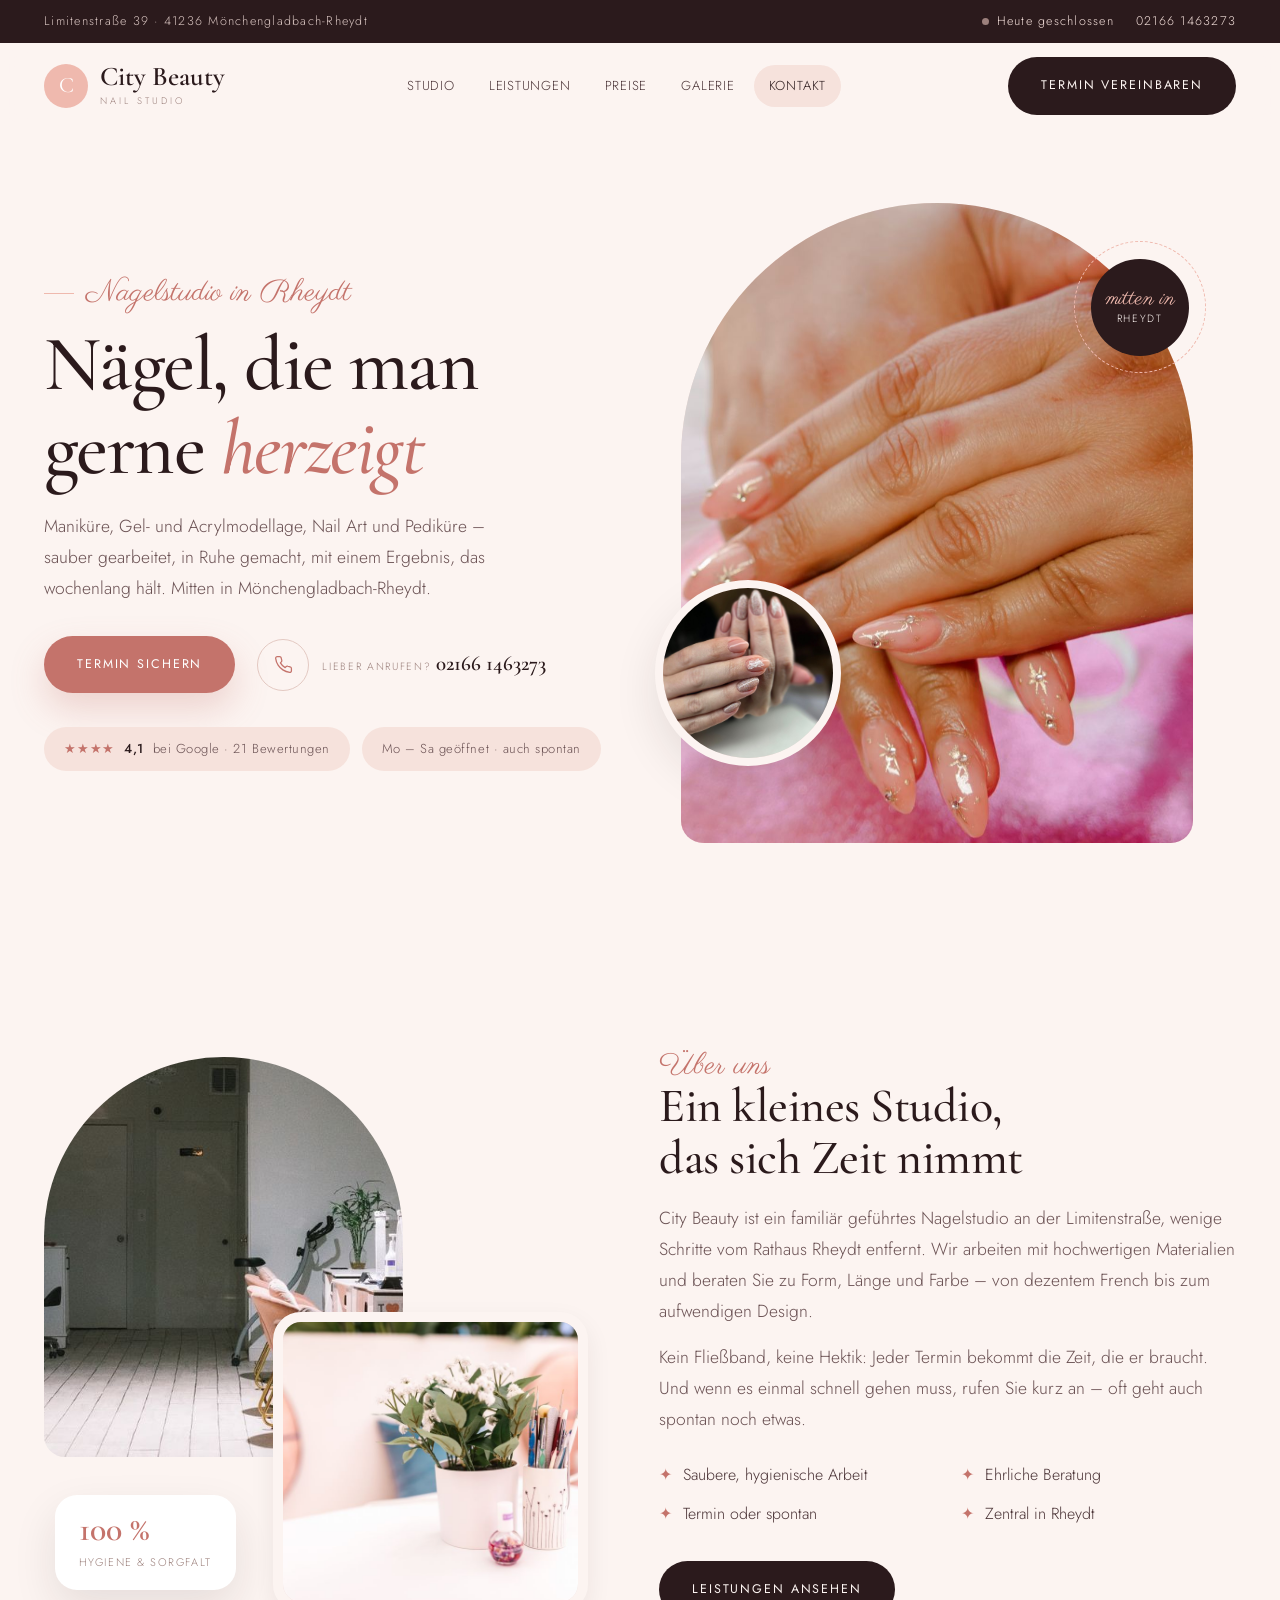
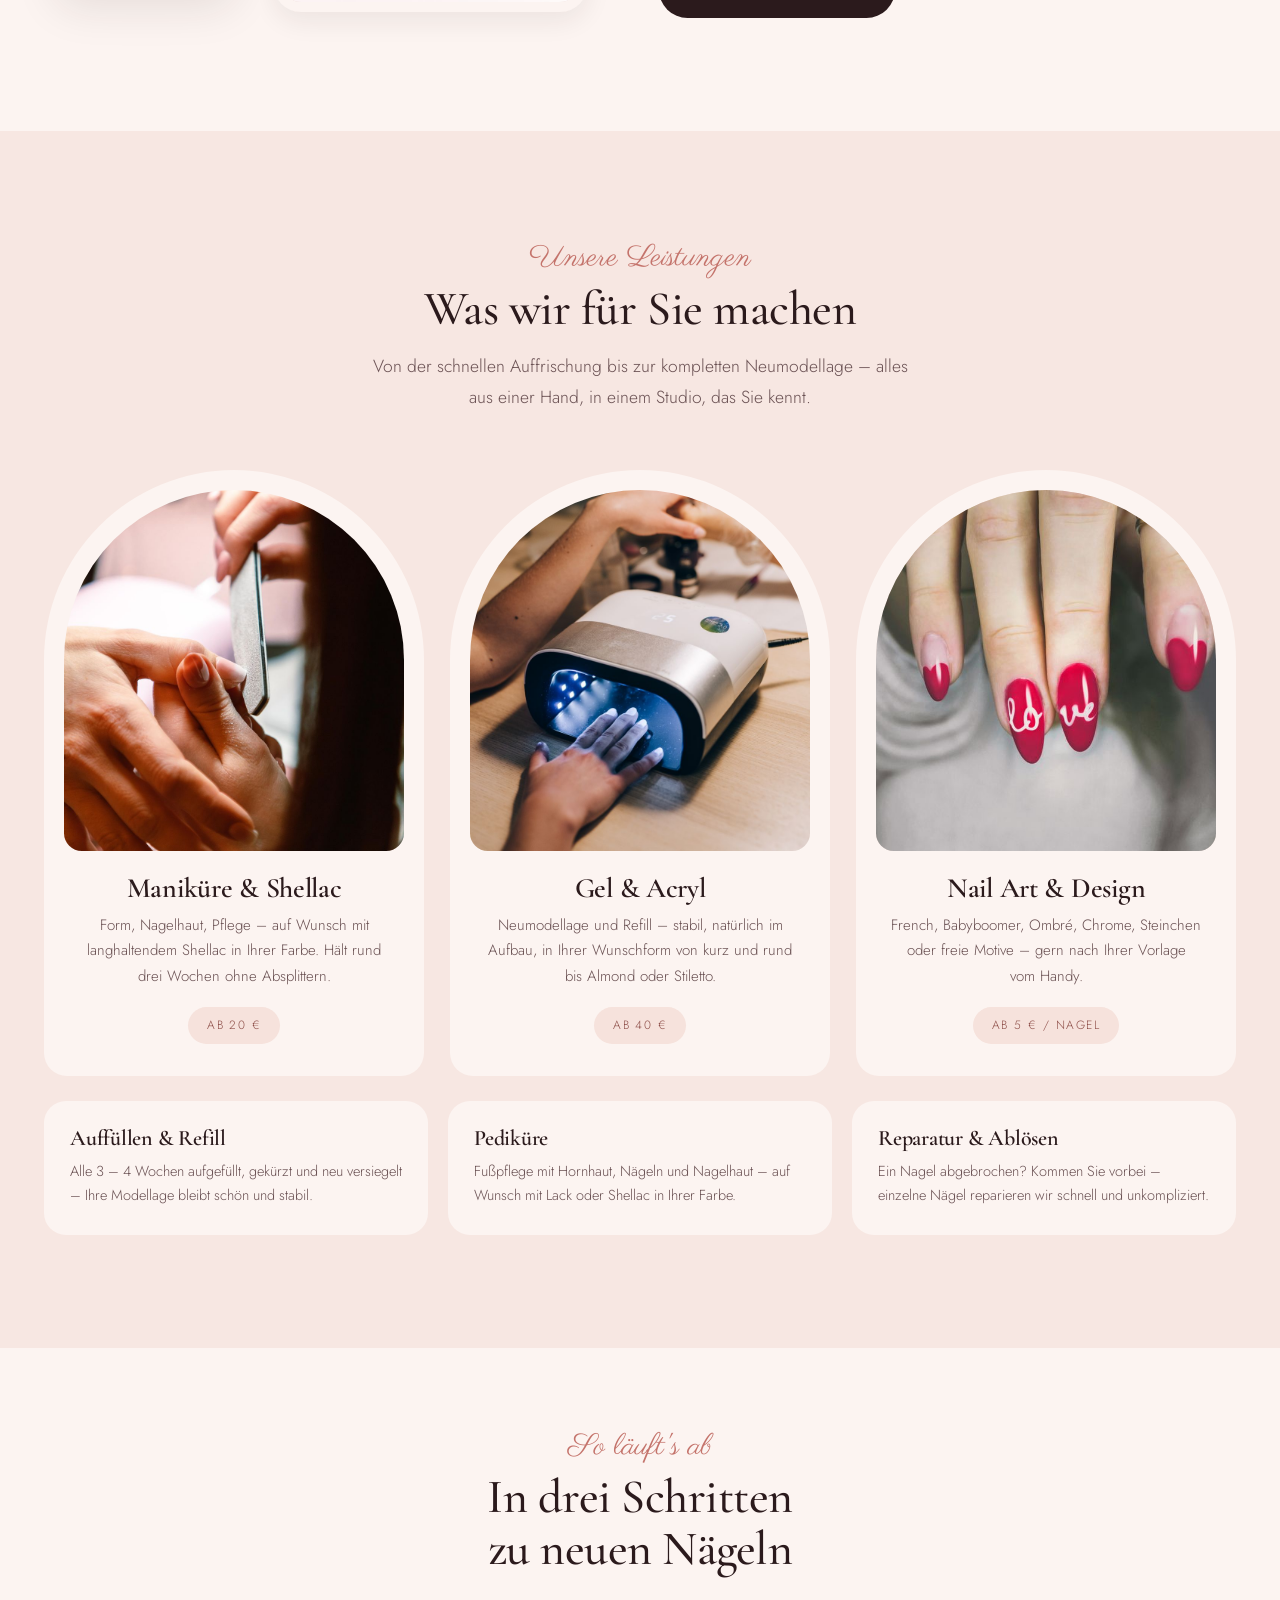
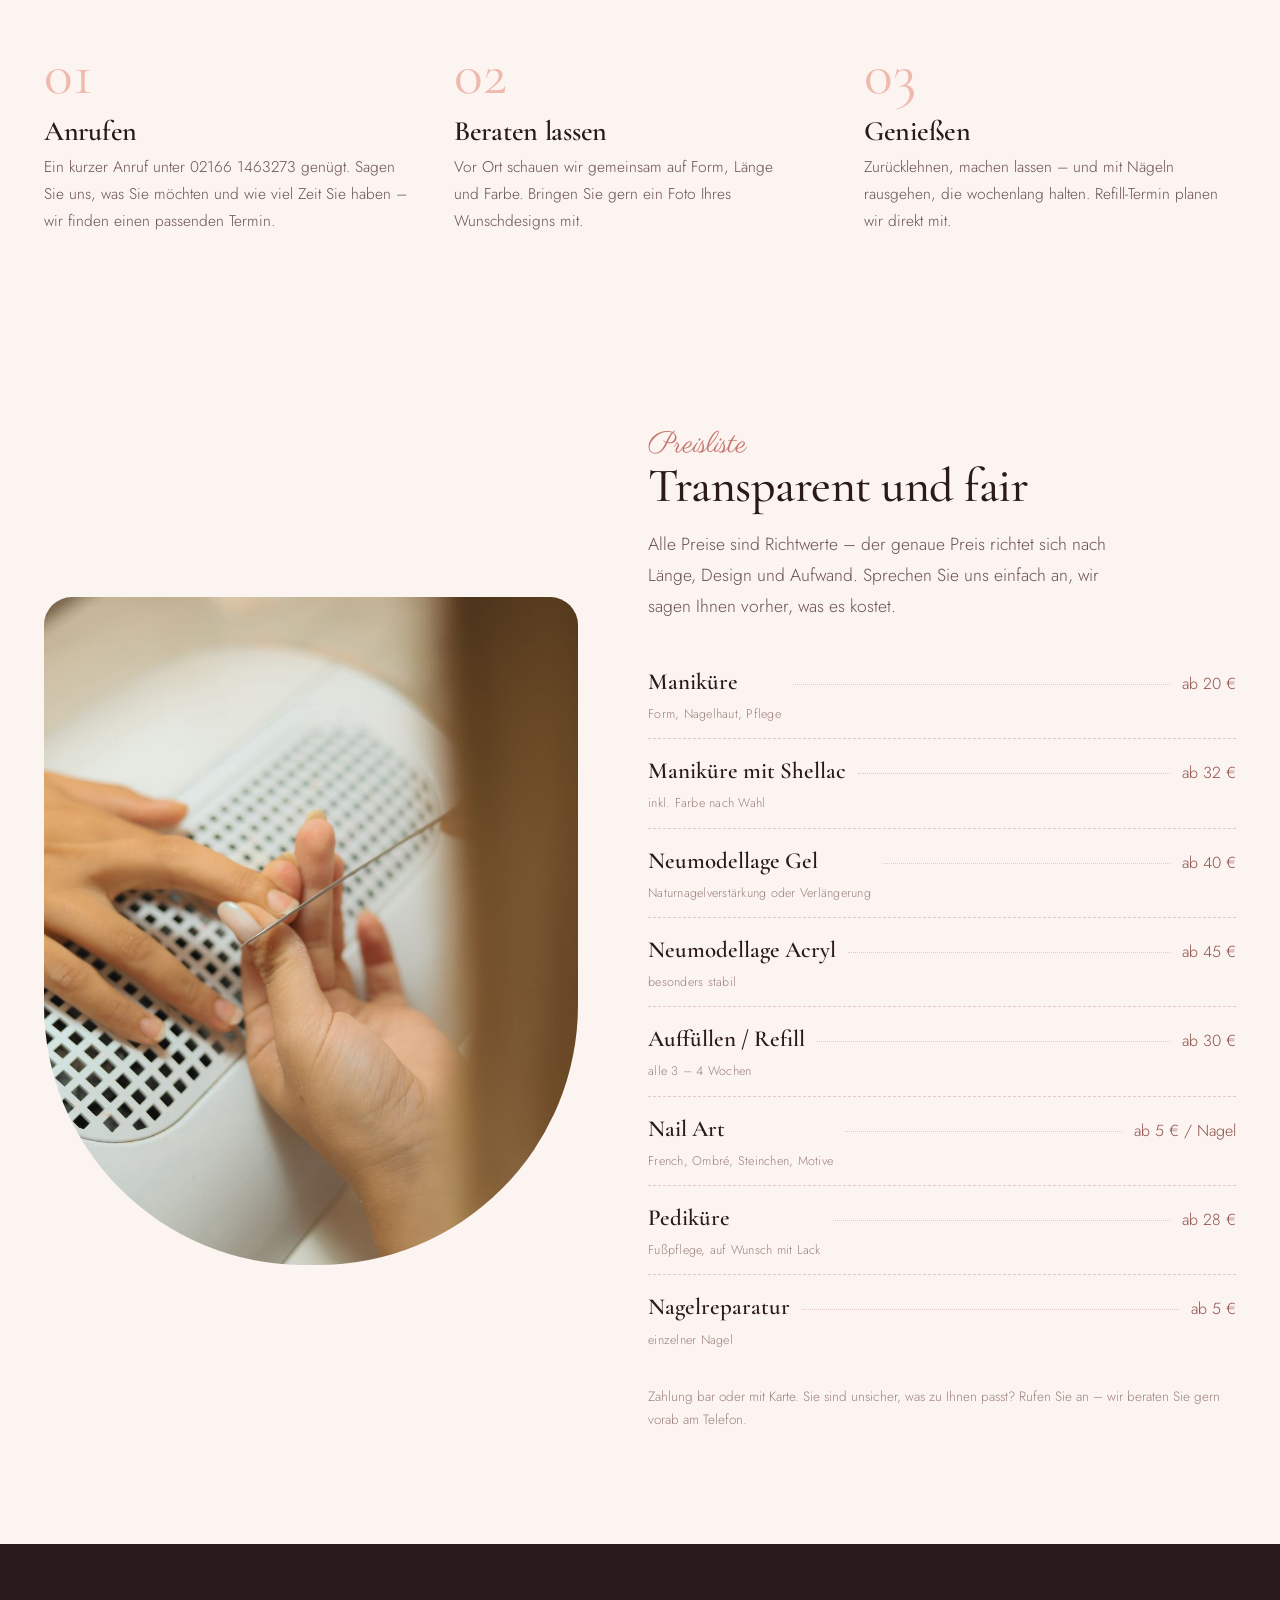
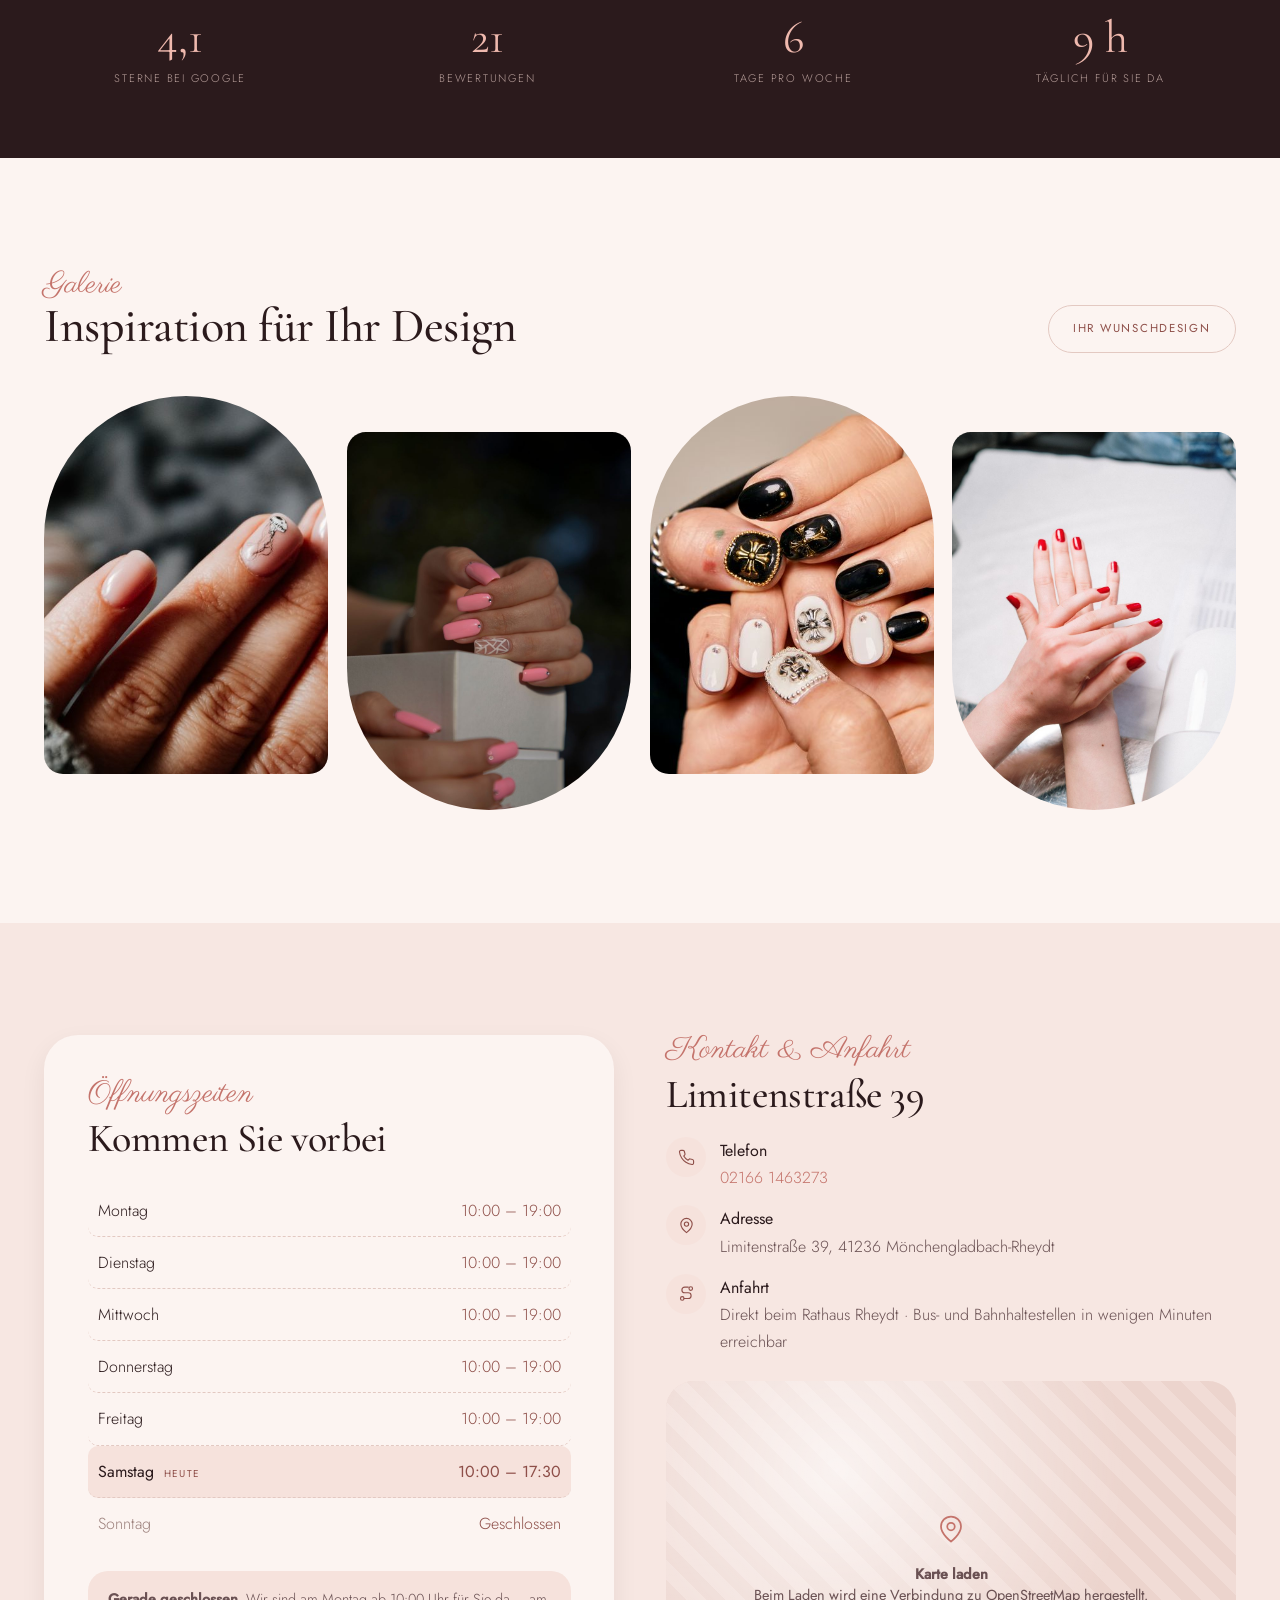
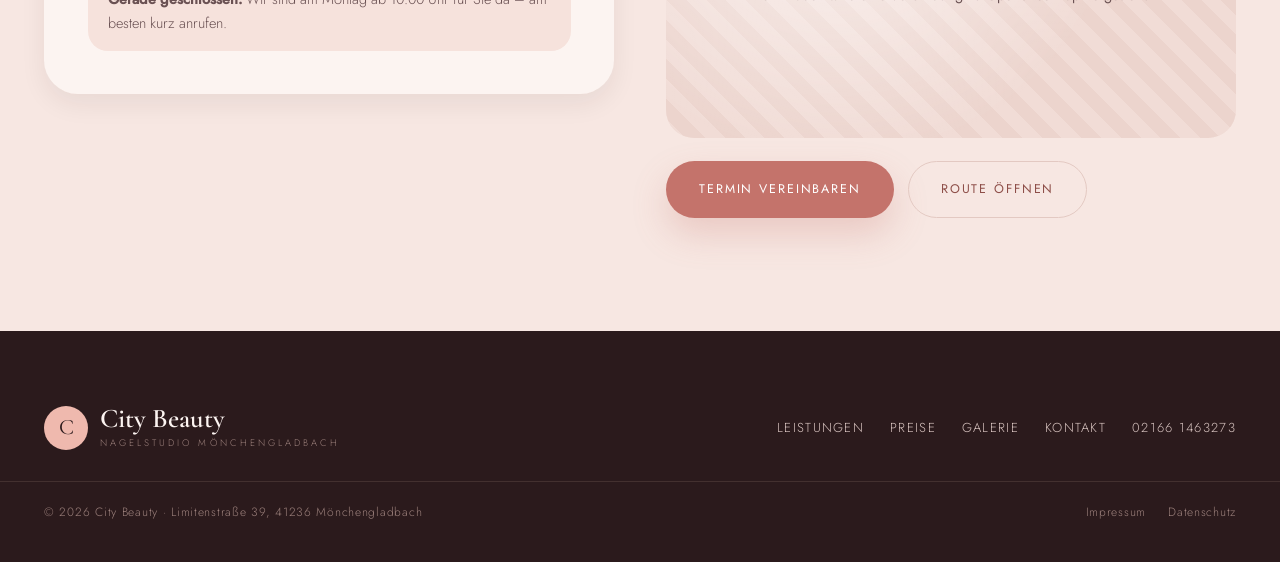
==== index.html @ c4887ddd "City Beauty: statische Website für das Nagelstudio in Rheydt - One-Pager mit Hero, Studio, Leistunge" ====
<!DOCTYPE html>
<html lang="de">
<head>
<meta charset="utf-8">
<meta name="viewport" content="width=device-width, initial-scale=1">
<title>City Beauty · Nagelstudio in Mönchengladbach-Rheydt</title>
<meta name="description" content="City Beauty – Ihr Nagelstudio an der Limitenstraße 39 in Mönchengladbach-Rheydt. Maniküre, Shellac, Gel- und Acrylmodellage, Nail Art und Pediküre. Termin: 02166 1463273.">
<meta name="theme-color" content="#fcf4f1">
<link rel="canonical" href="https://36ilyas.github.io/city-beauty-nagelstudio/">

<meta property="og:type" content="website">
<meta property="og:locale" content="de_DE">
<meta property="og:title" content="City Beauty · Nagelstudio in Mönchengladbach-Rheydt">
<meta property="og:description" content="Maniküre, Shellac, Gel &amp; Acryl, Nail Art und Pediküre – sauber gearbeitet, mitten in Rheydt.">
<meta property="og:image" content="assets/img/hero-1600.jpg">
<meta name="twitter:card" content="summary_large_image">

<link rel="icon" href="assets/img/favicon.svg" type="image/svg+xml">
<link rel="apple-touch-icon" href="assets/img/favicon.svg">

<script>document.documentElement.classList.add('js');</script>
<link rel="stylesheet" href="assets/css/fonts.css">
<link rel="stylesheet" href="assets/css/style.css">

<script type="application/ld+json">
{
  "@context": "https://schema.org",
  "@type": "NailSalon",
  "name": "City Beauty",
  "description": "Nagelstudio in Mönchengladbach-Rheydt: Maniküre, Shellac, Gel- und Acrylmodellage, Nail Art und Pediküre.",
  "image": "https://36ilyas.github.io/city-beauty-nagelstudio/assets/img/hero-1600.jpg",
  "url": "https://36ilyas.github.io/city-beauty-nagelstudio/",
  "telephone": "+49 2166 1463273",
  "priceRange": "€€",
  "address": {
    "@type": "PostalAddress",
    "streetAddress": "Limitenstraße 39",
    "postalCode": "41236",
    "addressLocality": "Mönchengladbach",
    "addressRegion": "NRW",
    "addressCountry": "DE"
  },
  "geo": { "@type": "GeoCoordinates", "latitude": 51.16694, "longitude": 6.44751 },
  "openingHoursSpecification": [
    { "@type": "OpeningHoursSpecification", "dayOfWeek": ["Monday","Tuesday","Wednesday","Thursday","Friday"], "opens": "10:00", "closes": "19:00" },
    { "@type": "OpeningHoursSpecification", "dayOfWeek": "Saturday", "opens": "10:00", "closes": "17:30" }
  ]
}
</script>
</head>
<body>
<a class="skip-link" href="#main">Zum Inhalt springen</a>

<div class="topbar">
  <div class="shell topbar__inner">
    <span class="topbar__left">Limitenstraße 39 · 41236 Mönchengladbach-Rheydt</span>
    <div class="topbar__right">
      <span class="status" id="status-pill"><span class="status__dot"></span><span id="status-text">Öffnungszeiten ansehen</span></span>
      <a href="tel:+4921661463273">02166 1463273</a>
    </div>
  </div>
</div>

<header class="header" id="header">
  <div class="shell header__inner">
    <a class="brand" href="#top" aria-label="City Beauty – zur Startseite">
      <span class="brand__mark" aria-hidden="true">C</span>
      <span>
        <span class="brand__name">City Beauty</span>
        <span class="brand__sub">Nail Studio</span>
      </span>
    </a>

    <nav class="nav" id="nav" aria-label="Hauptnavigation">
      <a href="#studio">Studio</a>
      <a href="#leistungen">Leistungen</a>
      <a href="#preise">Preise</a>
      <a href="#galerie">Galerie</a>
      <a href="#kontakt">Kontakt</a>
    </nav>

    <a class="btn header__cta" href="tel:+4921661463273">Termin vereinbaren</a>

    <button class="burger" id="burger" type="button" aria-expanded="false" aria-controls="mobile-nav" aria-label="Menü öffnen">
      <span></span><span></span><span></span>
    </button>
  </div>
</header>

<div class="mobile-nav" id="mobile-nav">
  <a class="mobile-link" href="#studio">Studio</a>
  <a class="mobile-link" href="#leistungen">Leistungen</a>
  <a class="mobile-link" href="#preise">Preise</a>
  <a class="mobile-link" href="#galerie">Galerie</a>
  <a class="mobile-link" href="#kontakt">Kontakt</a>
  <div class="mobile-nav__foot">
    <a class="btn btn--rose" href="tel:+4921661463273">Jetzt anrufen</a>
    <a class="btn btn--ghost" href="https://www.google.com/maps/search/?api=1&amp;query=Limitenstra%C3%9Fe+39%2C+41236+M%C3%B6nchengladbach" target="_blank" rel="noopener">Route öffnen</a>
  </div>
</div>

<main id="main">
  <span id="top"></span>

  <!-- ============================ HERO ============================ -->
  <section class="shell hero">
    <div>
      <span class="rule script" data-reveal>Nagelstudio in Rheydt</span>
      <h1 class="h1 hero__title" data-reveal style="--reveal-delay:60ms">Nägel, die man<br>gerne <em>herzeigt</em></h1>
      <p class="lead hero__lead" data-reveal style="--reveal-delay:120ms">Maniküre, Gel- und Acrylmodellage, Nail Art und Pediküre – sauber gearbeitet, in Ruhe gemacht, mit einem Ergebnis, das wochenlang hält. Mitten in Mönchengladbach-Rheydt.</p>

      <div class="hero__actions" data-reveal style="--reveal-delay:180ms">
        <a class="btn btn--rose" href="tel:+4921661463273">Termin sichern</a>
        <a class="phone-link" href="tel:+4921661463273">
          <span class="phone-link__icon" aria-hidden="true">
            <svg width="19" height="19" viewBox="0 0 24 24" fill="none" stroke="currentColor" stroke-width="1.6" stroke-linecap="round" stroke-linejoin="round"><path d="M22 16.9v3a2 2 0 0 1-2.2 2 19.8 19.8 0 0 1-8.6-3.1 19.5 19.5 0 0 1-6-6A19.8 19.8 0 0 1 2.1 4.2 2 2 0 0 1 4.1 2h3a2 2 0 0 1 2 1.7c.1 1 .4 1.9.7 2.8a2 2 0 0 1-.5 2.1L8.1 9.9a16 16 0 0 0 6 6l1.3-1.3a2 2 0 0 1 2.1-.4c.9.3 1.8.6 2.8.7a2 2 0 0 1 1.7 2z"/></svg>
          </span>
          <span>
            <span class="phone-link__label">Lieber anrufen?</span>
            <span class="phone-link__num">02166 1463273</span>
          </span>
        </a>
      </div>

      <div class="trust" data-reveal style="--reveal-delay:240ms">
        <span class="chip"><span class="stars" aria-hidden="true">★★★★</span><strong>4,1</strong> bei Google · 21 Bewertungen</span>
        <span class="chip">Mo – Sa geöffnet · auch spontan</span>
      </div>
    </div>

    <div class="hero__art" data-reveal style="--reveal-delay:120ms">
      <div class="hero__frame">
        <img id="hero-img" src="assets/img/hero-900.jpg"
             srcset="assets/img/hero-900.jpg 900w, assets/img/hero-1600.jpg 1600w"
             sizes="(max-width: 980px) 92vw, 44vw"
             width="900" height="1200" fetchpriority="high" decoding="async"
             alt="Gepflegte Hände mit frisch gemachter Maniküre">
      </div>
      <div class="hero__bubble">
        <img src="assets/img/hero-detail-900.jpg" width="400" height="400" loading="lazy" decoding="async" alt="Detailaufnahme eines Nageldesigns in Nude mit Glitzer">
      </div>
      <div class="badge" aria-hidden="true">
        <div class="badge__ring"></div>
        <div class="badge__core">
          <span class="script">mitten in</span>
          <span>Rheydt</span>
        </div>
      </div>
    </div>
  </section>

  <!-- ============================ STUDIO ============================ -->
  <section class="section shell" id="studio">
    <div class="split">
      <div class="collage" data-reveal>
        <div class="collage__a">
          <img src="assets/img/studio-1-900.jpg"
               srcset="assets/img/studio-1-900.jpg 900w, assets/img/studio-1-1600.jpg 1600w"
               sizes="(max-width: 980px) 62vw, 30vw"
               width="900" height="1200" loading="lazy" decoding="async"
               alt="Heller, ruhiger Studioraum mit Arbeitsplätzen">
        </div>
        <div class="collage__b">
          <img src="assets/img/studio-2-900.jpg"
               srcset="assets/img/studio-2-900.jpg 900w, assets/img/studio-2-1600.jpg 1600w"
               sizes="(max-width: 980px) 54vw, 26vw"
               width="900" height="600" loading="lazy" decoding="async"
               alt="Arbeitsplatz mit Pinseln und Pflegeprodukten">
        </div>
        <div class="stat-card">
          <div class="stat-card__num">100 %</div>
          <div class="stat-card__label">Hygiene &amp; Sorgfalt</div>
        </div>
      </div>

      <div>
        <span class="script" data-reveal>Über uns</span>
        <h2 class="h2" data-reveal style="--reveal-delay:60ms">Ein kleines Studio,<br>das sich Zeit nimmt</h2>
        <p class="lead" style="margin-top:18px" data-reveal>City Beauty ist ein familiär geführtes Nagelstudio an der Limitenstraße, wenige Schritte vom Rathaus Rheydt entfernt. Wir arbeiten mit hochwertigen Materialien und beraten Sie zu Form, Länge und Farbe – von dezentem French bis zum aufwendigen Design.</p>
        <p class="lead" style="margin-top:14px" data-reveal>Kein Fließband, keine Hektik: Jeder Termin bekommt die Zeit, die er braucht. Und wenn es einmal schnell gehen muss, rufen Sie kurz an – oft geht auch spontan noch etwas.</p>

        <ul class="ticklist" data-reveal>
          <li>Saubere, hygienische Arbeit</li>
          <li>Ehrliche Beratung</li>
          <li>Termin oder spontan</li>
          <li>Zentral in Rheydt</li>
        </ul>

        <a class="btn" href="#leistungen" data-reveal>Leistungen ansehen</a>
      </div>
    </div>
  </section>

  <!-- ============================ LEISTUNGEN ============================ -->
  <section class="section section-blush" id="leistungen">
    <div class="shell">
      <div class="section-head">
        <span class="script" data-reveal>Unsere Leistungen</span>
        <h2 class="h2" data-reveal style="--reveal-delay:60ms">Was wir für Sie machen</h2>
        <p class="lead" data-reveal style="--reveal-delay:100ms">Von der schnellen Auffrischung bis zur kompletten Neumodellage – alles aus einer Hand, in einem Studio, das Sie kennt.</p>
      </div>

      <div class="cards">
        <article class="card" data-reveal>
          <div class="card__media">
            <img src="assets/img/service-manikuere-900.jpg"
                 srcset="assets/img/service-manikuere-900.jpg 900w, assets/img/service-manikuere-1600.jpg 1600w"
                 sizes="(max-width: 980px) 90vw, 30vw"
                 width="900" height="950" loading="lazy" decoding="async"
                 alt="Maniküre: Nägel werden in Form gefeilt">
          </div>
          <div class="card__body">
            <h3 class="h3">Maniküre &amp; Shellac</h3>
            <p>Form, Nagelhaut, Pflege – auf Wunsch mit langhaltendem Shellac in Ihrer Farbe. Hält rund drei Wochen ohne Absplittern.</p>
            <span class="tag">ab 20 €</span>
          </div>
        </article>

        <article class="card" data-reveal style="--reveal-delay:100ms">
          <div class="card__media">
            <img src="assets/img/service-gel-900.jpg"
                 srcset="assets/img/service-gel-900.jpg 900w, assets/img/service-gel-1600.jpg 1600w"
                 sizes="(max-width: 980px) 90vw, 30vw"
                 width="900" height="950" loading="lazy" decoding="async"
                 alt="Gelmodellage wird unter der UV-Lampe ausgehärtet">
          </div>
          <div class="card__body">
            <h3 class="h3">Gel &amp; Acryl</h3>
            <p>Neumodellage und Refill – stabil, natürlich im Aufbau, in Ihrer Wunschform von kurz und rund bis Almond oder Stiletto.</p>
            <span class="tag">ab 40 €</span>
          </div>
        </article>

        <article class="card" data-reveal style="--reveal-delay:200ms">
          <div class="card__media">
            <img src="assets/img/service-nailart-900.jpg"
                 srcset="assets/img/service-nailart-900.jpg 900w, assets/img/service-nailart-1600.jpg 1600w"
                 sizes="(max-width: 980px) 90vw, 30vw"
                 width="900" height="950" loading="lazy" decoding="async"
                 alt="Nägel mit farbigem Nail-Art-Design">
          </div>
          <div class="card__body">
            <h3 class="h3">Nail Art &amp; Design</h3>
            <p>French, Babyboomer, Ombré, Chrome, Steinchen oder freie Motive – gern nach Ihrer Vorlage vom Handy.</p>
            <span class="tag">ab 5 € / Nagel</span>
          </div>
        </article>
      </div>

      <div class="mini-cards">
        <article class="mini-card" data-reveal>
          <h4>Auffüllen &amp; Refill</h4>
          <p>Alle 3 – 4 Wochen aufgefüllt, gekürzt und neu versiegelt – Ihre Modellage bleibt schön und stabil.</p>
        </article>
        <article class="mini-card" data-reveal style="--reveal-delay:100ms">
          <h4>Pediküre</h4>
          <p>Fußpflege mit Hornhaut, Nägeln und Nagelhaut – auf Wunsch mit Lack oder Shellac in Ihrer Farbe.</p>
        </article>
        <article class="mini-card" data-reveal style="--reveal-delay:200ms">
          <h4>Reparatur &amp; Ablösen</h4>
          <p>Ein Nagel abgebrochen? Kommen Sie vorbei – einzelne Nägel reparieren wir schnell und unkompliziert.</p>
        </article>
      </div>
    </div>
  </section>

  <!-- ============================ ABLAUF ============================ -->
  <section class="section--tight section shell" aria-labelledby="ablauf-title">
    <div class="section-head">
      <span class="script" data-reveal>So läuft's ab</span>
      <h2 class="h2" id="ablauf-title" data-reveal style="--reveal-delay:60ms">In drei Schritten zu neuen Nägeln</h2>
    </div>
    <div class="steps">
      <div class="step" data-reveal>
        <span class="step__num">01</span>
        <h3 class="h3">Anrufen</h3>
        <p>Ein kurzer Anruf unter 02166 1463273 genügt. Sagen Sie uns, was Sie möchten und wie viel Zeit Sie haben – wir finden einen passenden Termin.</p>
      </div>
      <div class="step" data-reveal style="--reveal-delay:100ms">
        <span class="step__num">02</span>
        <h3 class="h3">Beraten lassen</h3>
        <p>Vor Ort schauen wir gemeinsam auf Form, Länge und Farbe. Bringen Sie gern ein Foto Ihres Wunschdesigns mit.</p>
      </div>
      <div class="step" data-reveal style="--reveal-delay:200ms">
        <span class="step__num">03</span>
        <h3 class="h3">Genießen</h3>
        <p>Zurücklehnen, machen lassen – und mit Nägeln rausgehen, die wochenlang halten. Refill-Termin planen wir direkt mit.</p>
      </div>
    </div>
  </section>

  <!-- ============================ PREISE ============================ -->
  <section class="section shell" id="preise">
    <div class="split split--reverse">
      <div class="frame-tall" data-reveal>
        <img src="assets/img/preise-900.jpg"
             srcset="assets/img/preise-900.jpg 900w, assets/img/preise-1600.jpg 1600w"
             sizes="(max-width: 980px) 92vw, 40vw"
             width="900" height="1125" loading="lazy" decoding="async"
             alt="Behandlung im Studio: Nägel werden bearbeitet">
      </div>

      <div>
        <span class="script" data-reveal>Preisliste</span>
        <h2 class="h2" data-reveal style="--reveal-delay:60ms">Transparent und fair</h2>
        <p class="lead" style="margin:16px 0 28px;max-width:46ch" data-reveal>Alle Preise sind Richtwerte – der genaue Preis richtet sich nach Länge, Design und Aufwand. Sprechen Sie uns einfach an, wir sagen Ihnen vorher, was es kostet.</p>

        <div class="pricelist" data-reveal>
          <div class="price-row">
            <span class="price-row__name">Maniküre<small>Form, Nagelhaut, Pflege</small></span>
            <span class="price-row__dots"></span>
            <span class="price-row__value">ab 20 €</span>
          </div>
          <div class="price-row">
            <span class="price-row__name">Maniküre mit Shellac<small>inkl. Farbe nach Wahl</small></span>
            <span class="price-row__dots"></span>
            <span class="price-row__value">ab 32 €</span>
          </div>
          <div class="price-row">
            <span class="price-row__name">Neumodellage Gel<small>Naturnagelverstärkung oder Verlängerung</small></span>
            <span class="price-row__dots"></span>
            <span class="price-row__value">ab 40 €</span>
          </div>
          <div class="price-row">
            <span class="price-row__name">Neumodellage Acryl<small>besonders stabil</small></span>
            <span class="price-row__dots"></span>
            <span class="price-row__value">ab 45 €</span>
          </div>
          <div class="price-row">
            <span class="price-row__name">Auffüllen / Refill<small>alle 3 – 4 Wochen</small></span>
            <span class="price-row__dots"></span>
            <span class="price-row__value">ab 30 €</span>
          </div>
          <div class="price-row">
            <span class="price-row__name">Nail Art<small>French, Ombré, Steinchen, Motive</small></span>
            <span class="price-row__dots"></span>
            <span class="price-row__value">ab 5 € / Nagel</span>
          </div>
          <div class="price-row">
            <span class="price-row__name">Pediküre<small>Fußpflege, auf Wunsch mit Lack</small></span>
            <span class="price-row__dots"></span>
            <span class="price-row__value">ab 28 €</span>
          </div>
          <div class="price-row">
            <span class="price-row__name">Nagelreparatur<small>einzelner Nagel</small></span>
            <span class="price-row__dots"></span>
            <span class="price-row__value">ab 5 €</span>
          </div>
        </div>

        <p class="price-note" data-reveal>Zahlung bar oder mit Karte. Sie sind unsicher, was zu Ihnen passt? Rufen Sie an – wir beraten Sie gern vorab am Telefon.</p>
      </div>
    </div>
  </section>

  <!-- ============================ FAKTEN ============================ -->
  <section class="facts">
    <div class="shell facts__grid">
      <div data-reveal><div class="fact__num">4,1</div><div class="fact__label">Sterne bei Google</div></div>
      <div data-reveal style="--reveal-delay:80ms"><div class="fact__num">21</div><div class="fact__label">Bewertungen</div></div>
      <div data-reveal style="--reveal-delay:160ms"><div class="fact__num">6</div><div class="fact__label">Tage pro Woche</div></div>
      <div data-reveal style="--reveal-delay:240ms"><div class="fact__num">9 h</div><div class="fact__label">täglich für Sie da</div></div>
    </div>
  </section>

  <!-- ============================ GALERIE ============================ -->
  <section class="section shell" id="galerie">
    <div class="gallery-head">
      <div>
        <span class="script" data-reveal>Galerie</span>
        <h2 class="h2" data-reveal style="--reveal-delay:60ms">Inspiration für Ihr Design</h2>
      </div>
      <a class="btn btn--ghost btn--sm" href="tel:+4921661463273" data-reveal>Ihr Wunschdesign</a>
    </div>

    <div class="gallery" id="gallery">
      <button class="gallery__item" type="button" data-reveal data-full="assets/img/gallery-1-1600.jpg" aria-label="Nageldesign 1 vergrößern">
        <img src="assets/img/gallery-1-900.jpg" width="900" height="1200" loading="lazy" decoding="async" alt="Nude-farbene Nägel mit dezentem Design">
      </button>
      <button class="gallery__item" type="button" data-reveal style="--reveal-delay:80ms" data-full="assets/img/gallery-2-1600.jpg" aria-label="Nageldesign 2 vergrößern">
        <img src="assets/img/gallery-2-900.jpg" width="900" height="1200" loading="lazy" decoding="async" alt="Rosafarbene Nägel mit feinem Muster">
      </button>
      <button class="gallery__item" type="button" data-reveal style="--reveal-delay:160ms" data-full="assets/img/gallery-3-1600.jpg" aria-label="Nageldesign 3 vergrößern">
        <img src="assets/img/gallery-3-900.jpg" width="900" height="1200" loading="lazy" decoding="async" alt="Auffällige Nail Art in Schwarz und Weiß">
      </button>
      <button class="gallery__item" type="button" data-reveal style="--reveal-delay:240ms" data-full="assets/img/gallery-4-1600.jpg" aria-label="Nageldesign 4 vergrößern">
        <img src="assets/img/gallery-4-900.jpg" width="900" height="1200" loading="lazy" decoding="async" alt="Klassisch rot lackierte Nägel">
      </button>
    </div>
  </section>

  <!-- ============================ KONTAKT ============================ -->
  <section class="section section-blush" id="kontakt">
    <div class="shell contact-grid">
      <div class="hours-card" data-reveal>
        <span class="script">Öffnungszeiten</span>
        <h2 class="h2" style="font-size:clamp(28px,3.6vw,40px);margin:8px 0 24px">Kommen Sie vorbei</h2>
        <div class="hours" id="hours">
          <div class="hours__row" data-day="1"><span class="hours__day">Montag</span><span class="hours__time">10:00 – 19:00</span></div>
          <div class="hours__row" data-day="2"><span class="hours__day">Dienstag</span><span class="hours__time">10:00 – 19:00</span></div>
          <div class="hours__row" data-day="3"><span class="hours__day">Mittwoch</span><span class="hours__time">10:00 – 19:00</span></div>
          <div class="hours__row" data-day="4"><span class="hours__day">Donnerstag</span><span class="hours__time">10:00 – 19:00</span></div>
          <div class="hours__row" data-day="5"><span class="hours__day">Freitag</span><span class="hours__time">10:00 – 19:00</span></div>
          <div class="hours__row" data-day="6"><span class="hours__day">Samstag</span><span class="hours__time">10:00 – 17:30</span></div>
          <div class="hours__row is-closed" data-day="0"><span class="hours__day">Sonntag</span><span class="hours__time">Geschlossen</span></div>
        </div>
        <p class="hours-note" id="hours-note">Rufen Sie kurz an – dann halten wir einen Platz für Sie frei.</p>
      </div>

      <div>
        <span class="script" data-reveal>Kontakt &amp; Anfahrt</span>
        <h2 class="h2" style="font-size:clamp(28px,3.6vw,40px);margin:8px 0 20px;--reveal-delay:60ms" data-reveal>Limitenstraße 39</h2>

        <ul class="info-list" data-reveal>
          <li>
            <span class="ico" aria-hidden="true"><svg width="17" height="17" viewBox="0 0 24 24" fill="none" stroke="currentColor" stroke-width="1.6" stroke-linecap="round" stroke-linejoin="round"><path d="M22 16.9v3a2 2 0 0 1-2.2 2 19.8 19.8 0 0 1-8.6-3.1 19.5 19.5 0 0 1-6-6A19.8 19.8 0 0 1 2.1 4.2 2 2 0 0 1 4.1 2h3a2 2 0 0 1 2 1.7c.1 1 .4 1.9.7 2.8a2 2 0 0 1-.5 2.1L8.1 9.9a16 16 0 0 0 6 6l1.3-1.3a2 2 0 0 1 2.1-.4c.9.3 1.8.6 2.8.7a2 2 0 0 1 1.7 2z"/></svg></span>
            <span><strong>Telefon</strong><a href="tel:+4921661463273">02166 1463273</a></span>
          </li>
          <li>
            <span class="ico" aria-hidden="true"><svg width="17" height="17" viewBox="0 0 24 24" fill="none" stroke="currentColor" stroke-width="1.6" stroke-linecap="round" stroke-linejoin="round"><path d="M20 10c0 6-8 12-8 12s-8-6-8-12a8 8 0 1 1 16 0z"/><circle cx="12" cy="10" r="3"/></svg></span>
            <span><strong>Adresse</strong>Limitenstraße 39, 41236 Mönchengladbach-Rheydt</span>
          </li>
          <li>
            <span class="ico" aria-hidden="true"><svg width="17" height="17" viewBox="0 0 24 24" fill="none" stroke="currentColor" stroke-width="1.6" stroke-linecap="round" stroke-linejoin="round"><circle cx="6" cy="19" r="2.5"/><circle cx="18" cy="5" r="2.5"/><path d="M8.5 19h6a4 4 0 0 0 0-8h-5a4 4 0 0 1 0-8h5"/></svg></span>
            <span><strong>Anfahrt</strong>Direkt beim Rathaus Rheydt · Bus- und Bahnhaltestellen in wenigen Minuten erreichbar</span>
          </li>
        </ul>

        <div class="map" id="map" data-reveal>
          <button class="map__consent" id="map-consent" type="button">
            <span class="map__pin" aria-hidden="true"><svg width="30" height="30" viewBox="0 0 24 24" fill="none" stroke="currentColor" stroke-width="1.4" stroke-linecap="round" stroke-linejoin="round"><path d="M20 10c0 6-8 12-8 12s-8-6-8-12a8 8 0 1 1 16 0z"/><circle cx="12" cy="10" r="3"/></svg></span>
            <span><strong>Karte laden</strong><br>Beim Laden wird eine Verbindung zu OpenStreetMap hergestellt.</span>
          </button>
        </div>

        <div style="display:flex;flex-wrap:wrap;gap:14px" data-reveal>
          <a class="btn btn--rose" href="tel:+4921661463273">Termin vereinbaren</a>
          <a class="btn btn--ghost" href="https://www.google.com/maps/search/?api=1&amp;query=Limitenstra%C3%9Fe+39%2C+41236+M%C3%B6nchengladbach" target="_blank" rel="noopener">Route öffnen</a>
        </div>
      </div>
    </div>
  </section>
</main>

<footer class="footer">
  <div class="shell footer__top">
    <a class="brand" href="#top">
      <span class="brand__mark" aria-hidden="true">C</span>
      <span>
        <span class="brand__name">City Beauty</span>
        <span class="brand__sub">Nagelstudio Mönchengladbach</span>
      </span>
    </a>
    <nav class="footer__links" aria-label="Fußzeile">
      <a href="#leistungen">Leistungen</a>
      <a href="#preise">Preise</a>
      <a href="#galerie">Galerie</a>
      <a href="#kontakt">Kontakt</a>
      <a href="tel:+4921661463273">02166 1463273</a>
    </nav>
  </div>
  <div class="shell footer__bottom">
    <span>© <span id="year">2026</span> City Beauty · Limitenstraße 39, 41236 Mönchengladbach</span>
    <span style="display:flex;gap:22px">
      <a href="impressum.html">Impressum</a>
      <a href="datenschutz.html">Datenschutz</a>
    </span>
  </div>
</footer>

<div class="actionbar" id="actionbar">
  <a class="btn btn--rose" href="tel:+4921661463273">Anrufen</a>
  <a class="btn btn--ghost" href="https://www.google.com/maps/search/?api=1&amp;query=Limitenstra%C3%9Fe+39%2C+41236+M%C3%B6nchengladbach" target="_blank" rel="noopener">Route</a>
</div>

<div class="lightbox" id="lightbox" role="dialog" aria-modal="true" aria-label="Bildansicht">
  <button class="lightbox__close" id="lb-close" type="button" aria-label="Schließen">✕</button>
  <button class="lightbox__nav lightbox__nav--prev" id="lb-prev" type="button" aria-label="Vorheriges Bild">‹</button>
  <img id="lb-img" src="" alt="">
  <button class="lightbox__nav lightbox__nav--next" id="lb-next" type="button" aria-label="Nächstes Bild">›</button>
</div>

<script src="assets/js/main.js" defer></script>
</body>
</html>
---- assets/css/fonts.css ----
/* Selbst gehostete Schriften (Google Fonts, SIL OFL) */
@font-face {
  font-family: 'Cormorant Garamond';
  font-style: italic;
  font-weight: 400;
  font-display: swap;
  src: url('../fonts/cormorant-garamond-400-italic-latin-ext.woff2') format('woff2');
  unicode-range: U+0100-02BA, U+02BD-02C5, U+02C7-02CC, U+02CE-02D7, U+02DD-02FF, U+0304, U+0308, U+0329, U+1D00-1DBF, U+1E00-1E9F, U+1EF2-1EFF, U+2020, U+20A0-20AB, U+20AD-20C0, U+2113, U+2C60-2C7F, U+A720-A7FF;
}
@font-face {
  font-family: 'Cormorant Garamond';
  font-style: italic;
  font-weight: 400;
  font-display: swap;
  src: url('../fonts/cormorant-garamond-400-italic-latin.woff2') format('woff2');
  unicode-range: U+0000-00FF, U+0131, U+0152-0153, U+02BB-02BC, U+02C6, U+02DA, U+02DC, U+0304, U+0308, U+0329, U+2000-206F, U+20AC, U+2122, U+2191, U+2193, U+2212, U+2215, U+FEFF, U+FFFD;
}
@font-face {
  font-family: 'Cormorant Garamond';
  font-style: italic;
  font-weight: 500;
  font-display: swap;
  src: url('../fonts/cormorant-garamond-500-italic-latin-ext.woff2') format('woff2');
  unicode-range: U+0100-02BA, U+02BD-02C5, U+02C7-02CC, U+02CE-02D7, U+02DD-02FF, U+0304, U+0308, U+0329, U+1D00-1DBF, U+1E00-1E9F, U+1EF2-1EFF, U+2020, U+20A0-20AB, U+20AD-20C0, U+2113, U+2C60-2C7F, U+A720-A7FF;
}
@font-face {
  font-family: 'Cormorant Garamond';
  font-style: italic;
  font-weight: 500;
  font-display: swap;
  src: url('../fonts/cormorant-garamond-500-italic-latin.woff2') format('woff2');
  unicode-range: U+0000-00FF, U+0131, U+0152-0153, U+02BB-02BC, U+02C6, U+02DA, U+02DC, U+0304, U+0308, U+0329, U+2000-206F, U+20AC, U+2122, U+2191, U+2193, U+2212, U+2215, U+FEFF, U+FFFD;
}
@font-face {
  font-family: 'Cormorant Garamond';
  font-style: normal;
  font-weight: 400;
  font-display: swap;
  src: url('../fonts/cormorant-garamond-400-latin-ext.woff2') format('woff2');
  unicode-range: U+0100-02BA, U+02BD-02C5, U+02C7-02CC, U+02CE-02D7, U+02DD-02FF, U+0304, U+0308, U+0329, U+1D00-1DBF, U+1E00-1E9F, U+1EF2-1EFF, U+2020, U+20A0-20AB, U+20AD-20C0, U+2113, U+2C60-2C7F, U+A720-A7FF;
}
@font-face {
  font-family: 'Cormorant Garamond';
  font-style: normal;
  font-weight: 400;
  font-display: swap;
  src: url('../fonts/cormorant-garamond-400-latin.woff2') format('woff2');
  unicode-range: U+0000-00FF, U+0131, U+0152-0153, U+02BB-02BC, U+02C6, U+02DA, U+02DC, U+0304, U+0308, U+0329, U+2000-206F, U+20AC, U+2122, U+2191, U+2193, U+2212, U+2215, U+FEFF, U+FFFD;
}
@font-face {
  font-family: 'Cormorant Garamond';
  font-style: normal;
  font-weight: 500;
  font-display: swap;
  src: url('../fonts/cormorant-garamond-500-latin-ext.woff2') format('woff2');
  unicode-range: U+0100-02BA, U+02BD-02C5, U+02C7-02CC, U+02CE-02D7, U+02DD-02FF, U+0304, U+0308, U+0329, U+1D00-1DBF, U+1E00-1E9F, U+1EF2-1EFF, U+2020, U+20A0-20AB, U+20AD-20C0, U+2113, U+2C60-2C7F, U+A720-A7FF;
}
@font-face {
  font-family: 'Cormorant Garamond';
  font-style: normal;
  font-weight: 500;
  font-display: swap;
  src: url('../fonts/cormorant-garamond-500-latin.woff2') format('woff2');
  unicode-range: U+0000-00FF, U+0131, U+0152-0153, U+02BB-02BC, U+02C6, U+02DA, U+02DC, U+0304, U+0308, U+0329, U+2000-206F, U+20AC, U+2122, U+2191, U+2193, U+2212, U+2215, U+FEFF, U+FFFD;
}
@font-face {
  font-family: 'Cormorant Garamond';
  font-style: normal;
  font-weight: 600;
  font-display: swap;
  src: url('../fonts/cormorant-garamond-600-latin-ext.woff2') format('woff2');
  unicode-range: U+0100-02BA, U+02BD-02C5, U+02C7-02CC, U+02CE-02D7, U+02DD-02FF, U+0304, U+0308, U+0329, U+1D00-1DBF, U+1E00-1E9F, U+1EF2-1EFF, U+2020, U+20A0-20AB, U+20AD-20C0, U+2113, U+2C60-2C7F, U+A720-A7FF;
}
@font-face {
  font-family: 'Cormorant Garamond';
  font-style: normal;
  font-weight: 600;
  font-display: swap;
  src: url('../fonts/cormorant-garamond-600-latin.woff2') format('woff2');
  unicode-range: U+0000-00FF, U+0131, U+0152-0153, U+02BB-02BC, U+02C6, U+02DA, U+02DC, U+0304, U+0308, U+0329, U+2000-206F, U+20AC, U+2122, U+2191, U+2193, U+2212, U+2215, U+FEFF, U+FFFD;
}
@font-face {
  font-family: 'Jost';
  font-style: normal;
  font-weight: 300;
  font-display: swap;
  src: url('../fonts/jost-300-latin-ext.woff2') format('woff2');
  unicode-range: U+0100-02BA, U+02BD-02C5, U+02C7-02CC, U+02CE-02D7, U+02DD-02FF, U+0304, U+0308, U+0329, U+1D00-1DBF, U+1E00-1E9F, U+1EF2-1EFF, U+2020, U+20A0-20AB, U+20AD-20C0, U+2113, U+2C60-2C7F, U+A720-A7FF;
}
@font-face {
  font-family: 'Jost';
  font-style: normal;
  font-weight: 300;
  font-display: swap;
  src: url('../fonts/jost-300-latin.woff2') format('woff2');
  unicode-range: U+0000-00FF, U+0131, U+0152-0153, U+02BB-02BC, U+02C6, U+02DA, U+02DC, U+0304, U+0308, U+0329, U+2000-206F, U+20AC, U+2122, U+2191, U+2193, U+2212, U+2215, U+FEFF, U+FFFD;
}
@font-face {
  font-family: 'Jost';
  font-style: normal;
  font-weight: 400;
  font-display: swap;
  src: url('../fonts/jost-400-latin-ext.woff2') format('woff2');
  unicode-range: U+0100-02BA, U+02BD-02C5, U+02C7-02CC, U+02CE-02D7, U+02DD-02FF, U+0304, U+0308, U+0329, U+1D00-1DBF, U+1E00-1E9F, U+1EF2-1EFF, U+2020, U+20A0-20AB, U+20AD-20C0, U+2113, U+2C60-2C7F, U+A720-A7FF;
}
@font-face {
  font-family: 'Jost';
  font-style: normal;
  font-weight: 400;
  font-display: swap;
  src: url('../fonts/jost-400-latin.woff2') format('woff2');
  unicode-range: U+0000-00FF, U+0131, U+0152-0153, U+02BB-02BC, U+02C6, U+02DA, U+02DC, U+0304, U+0308, U+0329, U+2000-206F, U+20AC, U+2122, U+2191, U+2193, U+2212, U+2215, U+FEFF, U+FFFD;
}
@font-face {
  font-family: 'Jost';
  font-style: normal;
  font-weight: 500;
  font-display: swap;
  src: url('../fonts/jost-500-latin-ext.woff2') format('woff2');
  unicode-range: U+0100-02BA, U+02BD-02C5, U+02C7-02CC, U+02CE-02D7, U+02DD-02FF, U+0304, U+0308, U+0329, U+1D00-1DBF, U+1E00-1E9F, U+1EF2-1EFF, U+2020, U+20A0-20AB, U+20AD-20C0, U+2113, U+2C60-2C7F, U+A720-A7FF;
}
@font-face {
  font-family: 'Jost';
  font-style: normal;
  font-weight: 500;
  font-display: swap;
  src: url('../fonts/jost-500-latin.woff2') format('woff2');
  unicode-range: U+0000-00FF, U+0131, U+0152-0153, U+02BB-02BC, U+02C6, U+02DA, U+02DC, U+0304, U+0308, U+0329, U+2000-206F, U+20AC, U+2122, U+2191, U+2193, U+2212, U+2215, U+FEFF, U+FFFD;
}
@font-face {
  font-family: 'Parisienne';
  font-style: normal;
  font-weight: 400;
  font-display: swap;
  src: url('../fonts/parisienne-400-latin-ext.woff2') format('woff2');
  unicode-range: U+0100-02BA, U+02BD-02C5, U+02C7-02CC, U+02CE-02D7, U+02DD-02FF, U+0304, U+0308, U+0329, U+1D00-1DBF, U+1E00-1E9F, U+1EF2-1EFF, U+2020, U+20A0-20AB, U+20AD-20C0, U+2113, U+2C60-2C7F, U+A720-A7FF;
}
@font-face {
  font-family: 'Parisienne';
  font-style: normal;
  font-weight: 400;
  font-display: swap;
  src: url('../fonts/parisienne-400-latin.woff2') format('woff2');
  unicode-range: U+0000-00FF, U+0131, U+0152-0153, U+02BB-02BC, U+02C6, U+02DA, U+02DC, U+0304, U+0308, U+0329, U+2000-206F, U+20AC, U+2122, U+2191, U+2193, U+2212, U+2215, U+FEFF, U+FFFD;
}
---- assets/css/style.css ----
/* ==========================================================================
   City Beauty · Nagelstudio Mönchengladbach-Rheydt
   ========================================================================== */

:root {
  --ink: #2b1a1c;
  --ink-soft: #6a5153;
  --muted: #9c807c;
  --cream: #fcf4f1;
  --blush: #f7e7e2;
  --blush-2: #f6e2dc;
  --sand: #f1dcd6;
  --rose: #c4736b;
  --rose-deep: #8e4f49;
  --rose-light: #efb9ae;
  --line: #e3c9c2;
  --white: #fff;

  --font-display: "Cormorant Garamond", "Times New Roman", serif;
  --font-script: "Parisienne", "Cormorant Garamond", cursive;
  --font-sans: "Jost", "Helvetica Neue", Helvetica, Arial, sans-serif;

  --shell: 1320px;
  --gutter: clamp(20px, 4vw, 44px);
  --radius: 28px;

  --ease: cubic-bezier(0.22, 0.61, 0.36, 1);
  --ease-out: cubic-bezier(0.16, 1, 0.3, 1);
  --shadow-sm: 0 10px 26px rgba(43, 26, 28, 0.07);
  --shadow-md: 0 18px 44px rgba(43, 26, 28, 0.1);
  --shadow-lg: 0 30px 70px rgba(43, 26, 28, 0.14);
  --header-h: 78px;
}

*,
*::before,
*::after { box-sizing: border-box; }

html {
  scroll-behavior: smooth;
  -webkit-text-size-adjust: 100%;
}

body {
  margin: 0;
  background: var(--cream);
  color: var(--ink);
  font-family: var(--font-sans);
  font-weight: 300;
  font-size: 17px;
  line-height: 1.7;
  overflow-x: hidden;
  -webkit-font-smoothing: antialiased;
  text-rendering: optimizeLegibility;
}

img { max-width: 100%; display: block; }
a { color: var(--rose); text-decoration: none; transition: color 0.3s var(--ease); }
a:hover { color: var(--ink); }
::selection { background: var(--blush-2); color: var(--ink); }

h1, h2, h3, h4 {
  font-family: var(--font-display);
  font-weight: 500;
  line-height: 1.08;
  letter-spacing: -0.01em;
  margin: 0;
  text-wrap: balance;
}

p { margin: 0; text-wrap: pretty; }

:focus-visible {
  outline: 2px solid var(--rose);
  outline-offset: 3px;
  border-radius: 4px;
}

.shell {
  width: 100%;
  max-width: var(--shell);
  margin-inline: auto;
  padding-inline: var(--gutter);
}

.section { padding-block: clamp(64px, 9vw, 112px); }
.section--tight { padding-block: clamp(52px, 7vw, 84px); }
.section-blush { background: var(--blush); }

.skip-link {
  position: absolute;
  left: -9999px;
  top: 0;
  z-index: 200;
  background: var(--ink);
  color: var(--cream);
  padding: 14px 22px;
  border-radius: 0 0 14px 0;
}
.skip-link:focus { left: 0; color: var(--cream); }

/* ---------- Typo helpers ---------- */
.script {
  font-family: var(--font-script);
  font-size: clamp(24px, 3.2vw, 30px);
  color: var(--rose);
  line-height: 1;
  display: inline-block;
}

.h1 { font-size: clamp(42px, 7.4vw, 78px); letter-spacing: -0.02em; }
.h2 { font-size: clamp(31px, 4.6vw, 48px); }
.h3 { font-size: clamp(23px, 2.4vw, 28px); font-weight: 600; }

.lead {
  font-size: clamp(16px, 1.6vw, 17.5px);
  line-height: 1.78;
  color: var(--ink-soft);
}

.eyebrow {
  font-size: 11.5px;
  letter-spacing: 0.18em;
  text-transform: uppercase;
  color: var(--muted);
}

.rule {
  display: inline-flex;
  align-items: center;
  gap: 12px;
  margin-bottom: 14px;
}
.rule::before {
  content: "";
  width: 30px;
  height: 1px;
  background: var(--rose-light);
}

.section-head { text-align: center; margin-bottom: clamp(38px, 5vw, 56px); }
.section-head .h2 { margin-top: 10px; margin-inline: auto; max-width: 22ch; }
.section-head p { margin: 16px auto 0; max-width: 56ch; }

/* ---------- Buttons ---------- */
.btn {
  --btn-bg: var(--ink);
  --btn-fg: var(--cream);
  position: relative;
  display: inline-flex;
  align-items: center;
  justify-content: center;
  gap: 10px;
  background: var(--btn-bg);
  color: var(--btn-fg);
  border: 1px solid transparent;
  padding: 17px 32px;
  font-family: var(--font-sans);
  font-size: 12.5px;
  font-weight: 400;
  letter-spacing: 0.15em;
  text-transform: uppercase;
  border-radius: 999px;
  cursor: pointer;
  overflow: hidden;
  isolation: isolate;
  transition: transform 0.4s var(--ease-out), box-shadow 0.4s var(--ease-out),
    color 0.35s var(--ease), border-color 0.35s var(--ease);
}
.btn::after {
  content: "";
  position: absolute;
  inset: 0;
  z-index: -1;
  background: var(--rose);
  transform: translateY(101%);
  transition: transform 0.5s var(--ease-out);
}
.btn:hover { color: var(--white); transform: translateY(-2px); box-shadow: var(--shadow-md); }
.btn:hover::after { transform: translateY(0); }
.btn:active { transform: translateY(0); }

.btn--rose {
  --btn-bg: var(--rose);
  --btn-fg: var(--white);
  box-shadow: 0 16px 34px rgba(196, 115, 107, 0.26);
}
.btn--rose::after { background: var(--ink); }

.btn--ghost {
  --btn-bg: transparent;
  --btn-fg: var(--rose-deep);
  border-color: var(--line);
}
.btn--ghost::after { background: var(--ink); }
.btn--ghost:hover { border-color: var(--ink); }

.btn--sm { padding: 13px 24px; font-size: 11.5px; }

/* ---------- Top bar ---------- */
.topbar {
  background: var(--ink);
  color: #d8c4c0;
  font-size: 12.5px;
  letter-spacing: 0.1em;
}
.topbar__inner {
  display: flex;
  flex-wrap: wrap;
  align-items: center;
  justify-content: space-between;
  gap: 8px 28px;
  padding-block: 11px;
}
.topbar a { color: #f2ded9; }
.topbar a:hover { color: var(--rose-light); }
.topbar__right { display: flex; align-items: center; gap: 22px; }
.status { display: inline-flex; align-items: center; gap: 8px; color: #f2ded9; }
.status__dot {
  width: 7px;
  height: 7px;
  border-radius: 999px;
  background: var(--muted);
  flex: none;
}
.status--open .status__dot {
  background: #7fc99a;
  box-shadow: 0 0 0 0 rgba(127, 201, 154, 0.6);
  animation: pulse 2.6s infinite;
}
@keyframes pulse {
  70% { box-shadow: 0 0 0 8px rgba(127, 201, 154, 0); }
  100% { box-shadow: 0 0 0 0 rgba(127, 201, 154, 0); }
}

/* ---------- Header ---------- */
.header {
  position: sticky;
  top: 0;
  z-index: 60;
  background: rgba(252, 244, 241, 0.86);
  backdrop-filter: saturate(140%) blur(14px);
  -webkit-backdrop-filter: saturate(140%) blur(14px);
  transition: box-shadow 0.4s var(--ease), background 0.4s var(--ease);
}
.header.is-stuck {
  background: rgba(252, 244, 241, 0.96);
  box-shadow: 0 1px 0 rgba(43, 26, 28, 0.07), 0 12px 30px rgba(43, 26, 28, 0.06);
}
.header__inner {
  display: flex;
  align-items: center;
  justify-content: space-between;
  gap: 20px;
  padding-block: 14px;
}

.brand { display: flex; align-items: center; gap: 12px; color: var(--ink); }
.brand:hover { color: var(--ink); }
.brand__mark {
  width: 44px;
  height: 44px;
  flex: none;
  border-radius: 999px;
  background: var(--rose-light);
  color: var(--white);
  display: grid;
  place-items: center;
  font-family: var(--font-display);
  font-size: 22px;
  transition: transform 0.5s var(--ease-out), background 0.4s var(--ease);
}
.brand:hover .brand__mark { transform: rotate(-8deg) scale(1.05); background: var(--rose); }
.brand__name {
  font-family: var(--font-display);
  font-size: 27px;
  font-weight: 600;
  line-height: 1;
  display: block;
}
.brand__sub {
  font-size: 9.5px;
  letter-spacing: 0.32em;
  text-transform: uppercase;
  color: var(--muted);
  display: block;
  margin-top: 3px;
}

.nav { display: flex; gap: 4px; }
.nav a {
  position: relative;
  color: #4a3336;
  font-size: 13px;
  letter-spacing: 0.06em;
  text-transform: uppercase;
  padding: 10px 15px;
  border-radius: 999px;
  transition: color 0.3s var(--ease), background 0.4s var(--ease);
}
.nav a::after {
  content: "";
  position: absolute;
  left: 15px;
  right: 15px;
  bottom: 6px;
  height: 1px;
  background: var(--rose);
  transform: scaleX(0);
  transform-origin: left;
  transition: transform 0.45s var(--ease-out);
}
.nav a:hover { color: var(--ink); }
.nav a:hover::after { transform: scaleX(1); }
.nav a.is-active { color: var(--ink); background: var(--blush-2); }
.nav a.is-active::after { transform: scaleX(0); }

.header__cta { display: inline-flex; }

.burger {
  display: none;
  width: 46px;
  height: 46px;
  border: 1px solid var(--line);
  border-radius: 999px;
  background: transparent;
  cursor: pointer;
  padding: 0;
  flex-direction: column;
  align-items: center;
  justify-content: center;
  transition: background 0.35s var(--ease), border-color 0.35s var(--ease);
}
.burger:hover { background: var(--blush-2); }
.burger span {
  display: block;
  width: 18px;
  height: 1.5px;
  background: var(--ink);
  border-radius: 2px;
  transition: transform 0.45s var(--ease-out), opacity 0.25s var(--ease);
}
.burger span + span { margin-top: 5px; }
.burger[aria-expanded="true"] span:nth-child(1) { transform: translateY(6.5px) rotate(45deg); }
.burger[aria-expanded="true"] span:nth-child(2) { opacity: 0; }
.burger[aria-expanded="true"] span:nth-child(3) { transform: translateY(-6.5px) rotate(-45deg); }

.mobile-nav {
  position: fixed;
  inset: 0;
  z-index: 55;
  background: var(--cream);
  padding: calc(var(--header-h) + 28px) var(--gutter) 40px;
  display: flex;
  flex-direction: column;
  gap: 6px;
  opacity: 0;
  visibility: hidden;
  transform: translateY(-12px);
  transition: opacity 0.4s var(--ease), transform 0.5s var(--ease-out), visibility 0.4s;
  overflow-y: auto;
}
.mobile-nav.is-open { opacity: 1; visibility: visible; transform: translateY(0); }
.mobile-nav a.mobile-link {
  font-family: var(--font-display);
  font-size: 34px;
  color: var(--ink);
  padding: 12px 0;
  border-bottom: 1px solid var(--line);
  opacity: 0;
  transform: translateY(14px);
}
.mobile-nav.is-open a.mobile-link {
  animation: mobileIn 0.55s var(--ease-out) forwards;
}
.mobile-nav.is-open a.mobile-link:nth-child(1) { animation-delay: 0.06s; }
.mobile-nav.is-open a.mobile-link:nth-child(2) { animation-delay: 0.12s; }
.mobile-nav.is-open a.mobile-link:nth-child(3) { animation-delay: 0.18s; }
.mobile-nav.is-open a.mobile-link:nth-child(4) { animation-delay: 0.24s; }
.mobile-nav.is-open a.mobile-link:nth-child(5) { animation-delay: 0.3s; }
@keyframes mobileIn { to { opacity: 1; transform: translateY(0); } }
.mobile-nav__foot { margin-top: auto; padding-top: 30px; display: grid; gap: 14px; }
.mobile-nav__foot .btn { width: 100%; }

body.nav-open { overflow: hidden; }

/* ---------- Hero ---------- */
.hero {
  display: grid;
  grid-template-columns: minmax(0, 1.04fr) minmax(0, 1fr);
  gap: clamp(34px, 5vw, 60px);
  align-items: center;
  padding-block: clamp(44px, 6vw, 74px) clamp(60px, 8vw, 96px);
}
.hero__title { margin-bottom: 20px; }
.hero__title em { font-style: italic; color: var(--rose); }
.hero__lead { max-width: 46ch; margin-bottom: 32px; }
.hero__actions {
  display: flex;
  flex-wrap: wrap;
  align-items: center;
  gap: 16px 22px;
  margin-bottom: 34px;
}
.phone-link { display: flex; align-items: center; gap: 13px; color: var(--ink); }
.phone-link__icon {
  width: 52px;
  height: 52px;
  flex: none;
  border-radius: 999px;
  border: 1px solid var(--line);
  color: var(--rose);
  display: grid;
  place-items: center;
  transition: background 0.4s var(--ease), color 0.4s var(--ease), transform 0.5s var(--ease-out);
}
.phone-link:hover .phone-link__icon {
  background: var(--rose);
  color: var(--white);
  transform: scale(1.06);
}
.phone-link__label { font-size: 10.5px; letter-spacing: 0.16em; text-transform: uppercase; color: var(--muted); }
.phone-link__num { font-family: var(--font-display); font-size: 21px; font-weight: 600; line-height: 1.2; }

.trust { display: flex; flex-wrap: wrap; gap: 12px; }
.chip {
  display: inline-flex;
  align-items: center;
  gap: 9px;
  background: var(--blush-2);
  color: var(--ink-soft);
  border-radius: 999px;
  padding: 11px 20px;
  font-size: 13px;
  letter-spacing: 0.04em;
}
.chip strong { color: var(--ink); font-weight: 500; }
.chip .stars { color: var(--rose); letter-spacing: 0.06em; }

.hero__art { position: relative; aspect-ratio: 4 / 5; max-height: 640px; }
.hero__frame {
  position: absolute;
  inset: 0;
  border-radius: 320px 320px var(--radius) var(--radius);
  overflow: hidden;
  background: var(--sand);
}
.hero__frame img { width: 100%; height: 100%; object-fit: cover; will-change: transform; }
.hero__bubble {
  position: absolute;
  left: clamp(-30px, -2vw, 0px);
  bottom: 12%;
  width: clamp(112px, 15vw, 186px);
  aspect-ratio: 1;
  border-radius: 999px;
  overflow: hidden;
  border: 8px solid var(--cream);
  background: var(--sand);
  box-shadow: var(--shadow-md);
  animation: float 7s ease-in-out infinite;
}
.hero__bubble img { width: 100%; height: 100%; object-fit: cover; }
@keyframes float {
  0%, 100% { transform: translateY(0); }
  50% { transform: translateY(-12px); }
}

.badge {
  position: absolute;
  right: clamp(-16px, -1vw, 0px);
  top: 6%;
  width: clamp(96px, 11vw, 132px);
  aspect-ratio: 1;
  pointer-events: none;
}
.badge__ring {
  position: absolute;
  inset: 0;
  border-radius: 999px;
  border: 1px dashed var(--rose-light);
  animation: spin 24s linear infinite;
}
@keyframes spin { to { transform: rotate(360deg); } }
.badge__core {
  position: absolute;
  inset: 13%;
  border-radius: 999px;
  background: var(--ink);
  color: var(--cream);
  display: grid;
  place-content: center;
  text-align: center;
  gap: 2px;
  padding: 6px;
}
.badge__core .script { font-size: clamp(17px, 2vw, 22px); color: var(--rose-light); }
.badge__core span:last-child {
  font-size: clamp(8.5px, 1vw, 10.5px);
  letter-spacing: 0.16em;
  text-transform: uppercase;
  line-height: 1.35;
}

/* ---------- Split layouts ---------- */
.split {
  display: grid;
  grid-template-columns: minmax(0, 1fr) minmax(0, 1.06fr);
  gap: clamp(36px, 5.5vw, 74px);
  align-items: center;
}
.split--reverse { grid-template-columns: minmax(0, 1fr) minmax(0, 1.1fr); }

.collage { position: relative; aspect-ratio: 1 / 1.02; }
.collage__a,
.collage__b { position: absolute; overflow: hidden; background: var(--sand); }
.collage__a {
  left: 0;
  top: 0;
  width: 66%;
  height: 72%;
  border-radius: 240px 240px var(--radius) var(--radius);
}
.collage__b {
  right: 0;
  bottom: 0;
  width: 58%;
  height: 54%;
  border-radius: var(--radius);
  border: 10px solid var(--cream);
  box-shadow: var(--shadow-sm);
}
.collage img { width: 100%; height: 100%; object-fit: cover; }
.stat-card {
  position: absolute;
  left: 2%;
  bottom: 4%;
  background: var(--white);
  border-radius: 22px;
  padding: 18px 24px;
  box-shadow: var(--shadow-md);
}
.stat-card__num {
  font-family: var(--font-display);
  font-size: 34px;
  font-weight: 600;
  line-height: 1;
  color: var(--rose);
}
.stat-card__label { font-size: 11px; letter-spacing: 0.14em; text-transform: uppercase; color: var(--muted); margin-top: 6px; }

.ticklist {
  display: grid;
  grid-template-columns: repeat(2, minmax(0, 1fr));
  gap: 12px 26px;
  margin: 26px 0 34px;
  padding: 0;
  list-style: none;
}
.ticklist li { display: flex; gap: 11px; align-items: baseline; font-size: 16px; color: #4a3336; }
.ticklist li::before { content: "✦"; color: var(--rose); flex: none; }

/* ---------- Services ---------- */
.cards {
  display: grid;
  grid-template-columns: repeat(3, minmax(0, 1fr));
  gap: clamp(18px, 2vw, 26px);
}
.card {
  background: var(--cream);
  border-radius: 230px 230px var(--radius) var(--radius);
  padding: 20px 20px 32px;
  text-align: center;
  transition: transform 0.55s var(--ease-out), box-shadow 0.55s var(--ease-out), background 0.4s var(--ease);
}
.card:hover { background: var(--white); transform: translateY(-8px); box-shadow: var(--shadow-lg); }
.card__media {
  position: relative;
  aspect-ratio: 1 / 1.06;
  border-radius: 210px 210px 22px 22px;
  overflow: hidden;
  background: var(--sand);
  margin-bottom: 22px;
}
.card__media img {
  width: 100%;
  height: 100%;
  object-fit: cover;
  transition: transform 1.1s var(--ease-out);
}
.card:hover .card__media img { transform: scale(1.06); }
.card__body { padding-inline: 12px; }
.card h3 { margin-bottom: 10px; }
.card p { font-size: 15px; line-height: 1.7; color: var(--ink-soft); margin-bottom: 18px; }
.tag {
  display: inline-block;
  background: var(--blush-2);
  color: var(--rose-deep);
  border-radius: 999px;
  padding: 8px 19px;
  font-size: 12px;
  letter-spacing: 0.12em;
  text-transform: uppercase;
}
.card:hover .tag { background: var(--blush); }

.mini-cards {
  display: grid;
  grid-template-columns: repeat(3, minmax(0, 1fr));
  gap: clamp(14px, 1.6vw, 20px);
  margin-top: clamp(18px, 2vw, 26px);
}
.mini-card {
  background: var(--cream);
  border-radius: 22px;
  padding: 26px 26px 28px;
  transition: transform 0.5s var(--ease-out), box-shadow 0.5s var(--ease-out);
}
.mini-card:hover { transform: translateY(-5px); box-shadow: var(--shadow-md); }
.mini-card h4 { font-size: 22px; font-weight: 600; margin-bottom: 8px; }
.mini-card p { font-size: 14.5px; line-height: 1.68; color: var(--ink-soft); }

/* ---------- Steps ---------- */
.steps {
  display: grid;
  grid-template-columns: repeat(3, minmax(0, 1fr));
  gap: clamp(20px, 3vw, 40px);
  counter-reset: step;
}
.step { position: relative; padding-top: 12px; }
.step__num {
  font-family: var(--font-display);
  font-size: 60px;
  line-height: 1;
  color: var(--rose-light);
  margin-bottom: 12px;
  display: block;
}
.step h3 { margin-bottom: 8px; }
.step p { font-size: 15.5px; color: var(--ink-soft); line-height: 1.72; }

/* ---------- Price list ---------- */
.pricelist { display: flex; flex-direction: column; }
.price-row {
  display: flex;
  align-items: baseline;
  gap: 12px;
  padding: 13px 0;
  border-bottom: 1px dashed var(--line);
  transition: padding-left 0.4s var(--ease);
}
.price-row:last-child { border-bottom: 0; }
.price-row:hover { padding-left: 6px; }
.price-row__name { font-family: var(--font-display); font-size: clamp(20px, 2.1vw, 23px); font-weight: 600; }
.price-row__name small {
  display: block;
  font-family: var(--font-sans);
  font-size: 12.5px;
  font-weight: 300;
  color: var(--muted);
  letter-spacing: 0.02em;
  margin-top: 2px;
}
.price-row__dots { flex: 1; border-bottom: 1px dotted var(--line); transform: translateY(-4px); min-width: 12px; }
.price-row__value { font-size: 16px; color: var(--rose-deep); white-space: nowrap; }
.price-note {
  margin-top: 22px;
  font-size: 13.5px;
  color: var(--muted);
  line-height: 1.7;
}

.frame-tall {
  position: relative;
  aspect-ratio: 4 / 5;
  border-radius: var(--radius) var(--radius) 260px 260px;
  overflow: hidden;
  background: var(--sand);
}
.frame-tall img { width: 100%; height: 100%; object-fit: cover; }

/* ---------- Facts strip ---------- */
.facts { background: var(--ink); color: #f2ded9; }
.facts__grid {
  display: grid;
  grid-template-columns: repeat(4, minmax(0, 1fr));
  gap: clamp(22px, 3vw, 34px);
  padding-block: clamp(48px, 6vw, 70px);
  text-align: center;
}
.fact__num {
  font-family: var(--font-display);
  font-size: clamp(34px, 4vw, 46px);
  line-height: 1;
  color: var(--rose-light);
}
.fact__label { font-size: 11px; letter-spacing: 0.16em; text-transform: uppercase; color: #b79e9a; margin-top: 9px; }

/* ---------- Gallery ---------- */
.gallery-head {
  display: flex;
  flex-wrap: wrap;
  gap: 22px;
  align-items: flex-end;
  justify-content: space-between;
  margin-bottom: clamp(30px, 4vw, 44px);
}
.gallery {
  display: grid;
  grid-template-columns: repeat(4, minmax(0, 1fr));
  gap: clamp(12px, 1.5vw, 20px);
}
.gallery__item {
  position: relative;
  aspect-ratio: 3 / 4;
  overflow: hidden;
  background: var(--sand);
  border: 0;
  padding: 0;
  cursor: zoom-in;
  border-radius: 180px 180px 24px 24px;
}
.gallery__item:nth-child(even) { border-radius: 24px 24px 180px 180px; margin-top: clamp(0px, 3vw, 36px); }
.gallery__item img {
  width: 100%;
  height: 100%;
  object-fit: cover;
  transition: transform 1.2s var(--ease-out), filter 0.6s var(--ease);
}
.gallery__item::after {
  content: "";
  position: absolute;
  inset: 0;
  background: linear-gradient(to top, rgba(43, 26, 28, 0.32), rgba(43, 26, 28, 0) 55%);
  opacity: 0;
  transition: opacity 0.5s var(--ease);
}
.gallery__item:hover img { transform: scale(1.07); }
.gallery__item:hover::after { opacity: 1; }

/* Lightbox */
.lightbox {
  position: fixed;
  inset: 0;
  z-index: 120;
  background: rgba(28, 16, 18, 0.9);
  backdrop-filter: blur(6px);
  display: grid;
  place-items: center;
  padding: clamp(16px, 4vw, 48px);
  opacity: 0;
  visibility: hidden;
  transition: opacity 0.4s var(--ease), visibility 0.4s;
}
.lightbox.is-open { opacity: 1; visibility: visible; }
.lightbox img {
  max-width: min(1000px, 100%);
  max-height: 84vh;
  object-fit: contain;
  border-radius: 18px;
  transform: scale(0.94);
  opacity: 0;
  transition: transform 0.55s var(--ease-out), opacity 0.45s var(--ease);
  box-shadow: var(--shadow-lg);
}
.lightbox.is-open img { transform: scale(1); opacity: 1; }
.lightbox__close,
.lightbox__nav {
  position: absolute;
  background: rgba(252, 244, 241, 0.14);
  color: var(--cream);
  border: 0;
  width: 50px;
  height: 50px;
  border-radius: 999px;
  cursor: pointer;
  font-size: 20px;
  display: grid;
  place-items: center;
  transition: background 0.35s var(--ease), transform 0.35s var(--ease-out);
}
.lightbox__close:hover,
.lightbox__nav:hover { background: rgba(252, 244, 241, 0.28); transform: scale(1.06); }
.lightbox__close { top: clamp(14px, 3vw, 28px); right: clamp(14px, 3vw, 28px); }
.lightbox__nav--prev { left: clamp(10px, 2.5vw, 28px); }
.lightbox__nav--next { right: clamp(10px, 2.5vw, 28px); }

/* ---------- Contact ---------- */
.contact-grid {
  display: grid;
  grid-template-columns: minmax(0, 1fr) minmax(0, 1fr);
  gap: clamp(30px, 4vw, 60px);
  align-items: start;
}
.hours-card {
  background: var(--cream);
  border-radius: 34px;
  padding: clamp(28px, 3.4vw, 44px);
  box-shadow: var(--shadow-sm);
}
.hours { display: flex; flex-direction: column; }
.hours__row {
  display: flex;
  justify-content: space-between;
  gap: 20px;
  padding: 12px 10px;
  border-bottom: 1px dashed var(--line);
  font-size: 16px;
  border-radius: 10px;
  transition: background 0.4s var(--ease);
}
.hours__row:last-child { border-bottom: 0; }
.hours__row.is-closed { color: var(--muted); }
.hours__row.is-today { background: var(--blush-2); font-weight: 400; }
.hours__row.is-today .hours__day::after {
  content: "heute";
  font-size: 10px;
  letter-spacing: 0.14em;
  text-transform: uppercase;
  color: var(--rose-deep);
  margin-left: 10px;
}
.hours__time { color: var(--rose-deep); }
.hours-note {
  margin-top: 22px;
  background: var(--blush-2);
  border-radius: 20px;
  padding: 16px 20px;
  font-size: 14.5px;
  color: var(--ink-soft);
  line-height: 1.65;
}

.info-list { list-style: none; margin: 0 0 26px; padding: 0; display: grid; gap: 14px; }
.info-list li { display: flex; gap: 14px; align-items: flex-start; font-size: 16px; color: var(--ink-soft); }
.info-list .ico {
  width: 40px;
  height: 40px;
  flex: none;
  border-radius: 999px;
  background: var(--blush-2);
  color: var(--rose-deep);
  display: grid;
  place-items: center;
  font-size: 16px;
}
.info-list strong { display: block; color: var(--ink); font-weight: 400; }

.map {
  position: relative;
  aspect-ratio: 16 / 10;
  border-radius: var(--radius);
  overflow: hidden;
  background: var(--sand);
  margin-bottom: 24px;
}
.map iframe { width: 100%; height: 100%; border: 0; display: block; }
.map__consent {
  position: absolute;
  inset: 0;
  display: grid;
  place-content: center;
  gap: 14px;
  justify-items: center;
  text-align: center;
  padding: 24px;
  background:
    radial-gradient(circle at 30% 25%, rgba(255, 255, 255, 0.7), transparent 60%),
    repeating-linear-gradient(45deg, var(--sand) 0 14px, #ecd4cd 14px 28px);
  cursor: pointer;
  border: 0;
  font-family: inherit;
  color: var(--ink-soft);
  font-size: 14.5px;
  transition: opacity 0.4s var(--ease);
}
.map__consent:hover { opacity: 0.92; }
.map__pin { color: var(--rose); display: block; }

/* ---------- Footer ---------- */
.footer { background: var(--ink); color: #d8c4c0; }
.footer a { color: #d8c4c0; }
.footer a:hover { color: var(--rose-light); }
.footer__top {
  display: flex;
  flex-wrap: wrap;
  gap: 30px;
  align-items: center;
  justify-content: space-between;
  padding-block: clamp(48px, 6vw, 74px) 30px;
  border-bottom: 1px solid #43302f;
}
.footer .brand { color: var(--cream); }
.footer .brand:hover { color: var(--cream); }
.footer .brand__mark { background: var(--rose-light); color: var(--ink); }
.footer .brand__name { color: var(--cream); }
.footer__links {
  display: flex;
  flex-wrap: wrap;
  gap: 12px 26px;
  font-size: 13px;
  letter-spacing: 0.1em;
  text-transform: uppercase;
}
.footer__bottom {
  display: flex;
  flex-wrap: wrap;
  gap: 12px 20px;
  justify-content: space-between;
  padding-block: 20px 40px;
  font-size: 12px;
  letter-spacing: 0.06em;
  color: var(--muted);
}
.footer__bottom a { color: var(--muted); }

/* ---------- Mobile action bar ---------- */
.actionbar {
  position: fixed;
  left: 0;
  right: 0;
  bottom: 0;
  z-index: 50;
  display: none;
  gap: 10px;
  padding: 10px 12px calc(10px + env(safe-area-inset-bottom));
  background: rgba(252, 244, 241, 0.94);
  backdrop-filter: blur(12px);
  border-top: 1px solid var(--line);
  transform: translateY(110%);
  transition: transform 0.5s var(--ease-out);
}
.actionbar.is-visible { transform: translateY(0); }
.actionbar .btn { flex: 1; padding: 15px 12px; font-size: 11.5px; letter-spacing: 0.12em; }

/* ---------- Reveal animation ---------- */
/* Nur wenn JS aktiv ist – ohne JS bleibt alles sichtbar. */
.js [data-reveal] {
  opacity: 0;
  transform: translateY(26px);
  transition: opacity 0.85s var(--ease-out), transform 0.85s var(--ease-out);
  transition-delay: var(--reveal-delay, 0ms);
  will-change: opacity, transform;
}
.js [data-reveal].is-visible { opacity: 1; transform: none; }

/* ---------- Legal pages ---------- */
.legal { max-width: 820px; }
.legal h1 { margin-bottom: 10px; }
.legal h2 { font-size: clamp(24px, 3vw, 30px); margin-top: 40px; margin-bottom: 12px; }
.legal p, .legal li { color: var(--ink-soft); font-size: 16px; line-height: 1.8; }
.legal ul { padding-left: 20px; }
.legal p + p { margin-top: 14px; }
.legal address { font-style: normal; margin-top: 14px; line-height: 1.9; color: var(--ink-soft); }
.legal .note {
  background: var(--blush-2);
  border-left: 3px solid var(--rose);
  border-radius: 14px;
  padding: 18px 22px;
  font-size: 14.5px;
  color: var(--ink-soft);
  margin-top: 22px;
}

/* ==========================================================================
   Responsive
   ========================================================================== */
@media (max-width: 1120px) {
  .nav { display: none; }
  .burger { display: flex; }
  .header__cta { display: none; }
}

@media (max-width: 980px) {
  .hero,
  .split,
  .split--reverse,
  .contact-grid { grid-template-columns: minmax(0, 1fr); }
  .hero { padding-top: 30px; }
  .hero__art { order: -1; aspect-ratio: 1 / 1; max-height: 480px; }
  .cards,
  .mini-cards,
  .steps { grid-template-columns: minmax(0, 1fr); }
  .gallery { grid-template-columns: repeat(2, minmax(0, 1fr)); }
  .facts__grid { grid-template-columns: repeat(2, minmax(0, 1fr)); }
  .collage { aspect-ratio: 1 / 0.92; max-height: 520px; }
  .card { border-radius: 200px 200px var(--radius) var(--radius); }
  .split--reverse .frame-tall { order: -1; }
}

@media (max-width: 760px) {
  body { font-size: 16px; }
  .topbar__inner { justify-content: center; text-align: center; }
  .topbar__left { display: none; }
  .actionbar { display: flex; }
  main { padding-bottom: 72px; }
  .ticklist { grid-template-columns: minmax(0, 1fr); }
  .hours-card { border-radius: 26px; }
  .gallery__item:nth-child(even) { margin-top: 0; }
  .stat-card { padding: 14px 18px; }
  .stat-card__num { font-size: 28px; }
  .footer__top { justify-content: flex-start; }
}

@media (max-width: 420px) {
  .brand__name { font-size: 23px; }
  .brand__mark { width: 38px; height: 38px; font-size: 19px; }
  .gallery { grid-template-columns: minmax(0, 1fr); }
  .gallery__item { aspect-ratio: 4 / 4.4; }
}

@media (prefers-reduced-motion: reduce) {
  html { scroll-behavior: auto; }
  *,
  *::before,
  *::after {
    animation-duration: 0.001ms !important;
    animation-iteration-count: 1 !important;
    transition-duration: 0.001ms !important;
  }
  .js [data-reveal] { opacity: 1; transform: none; }
}
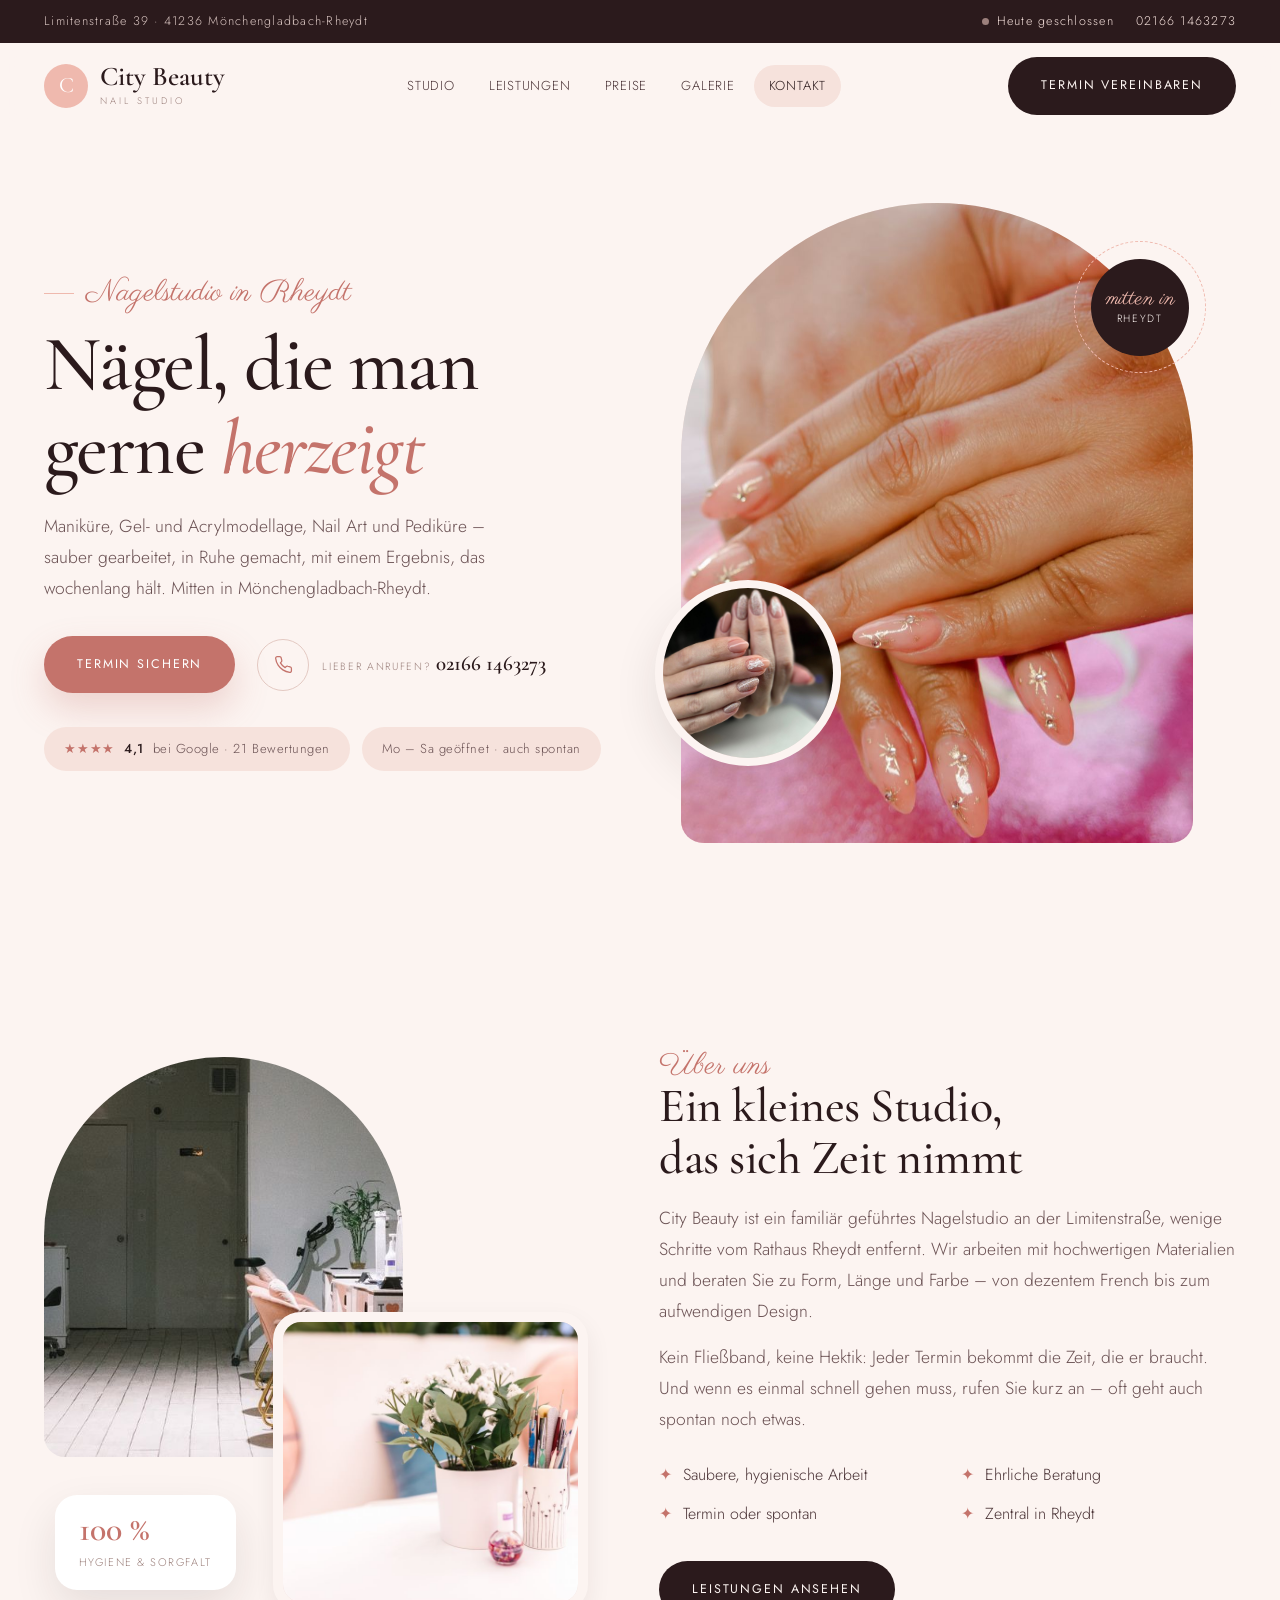
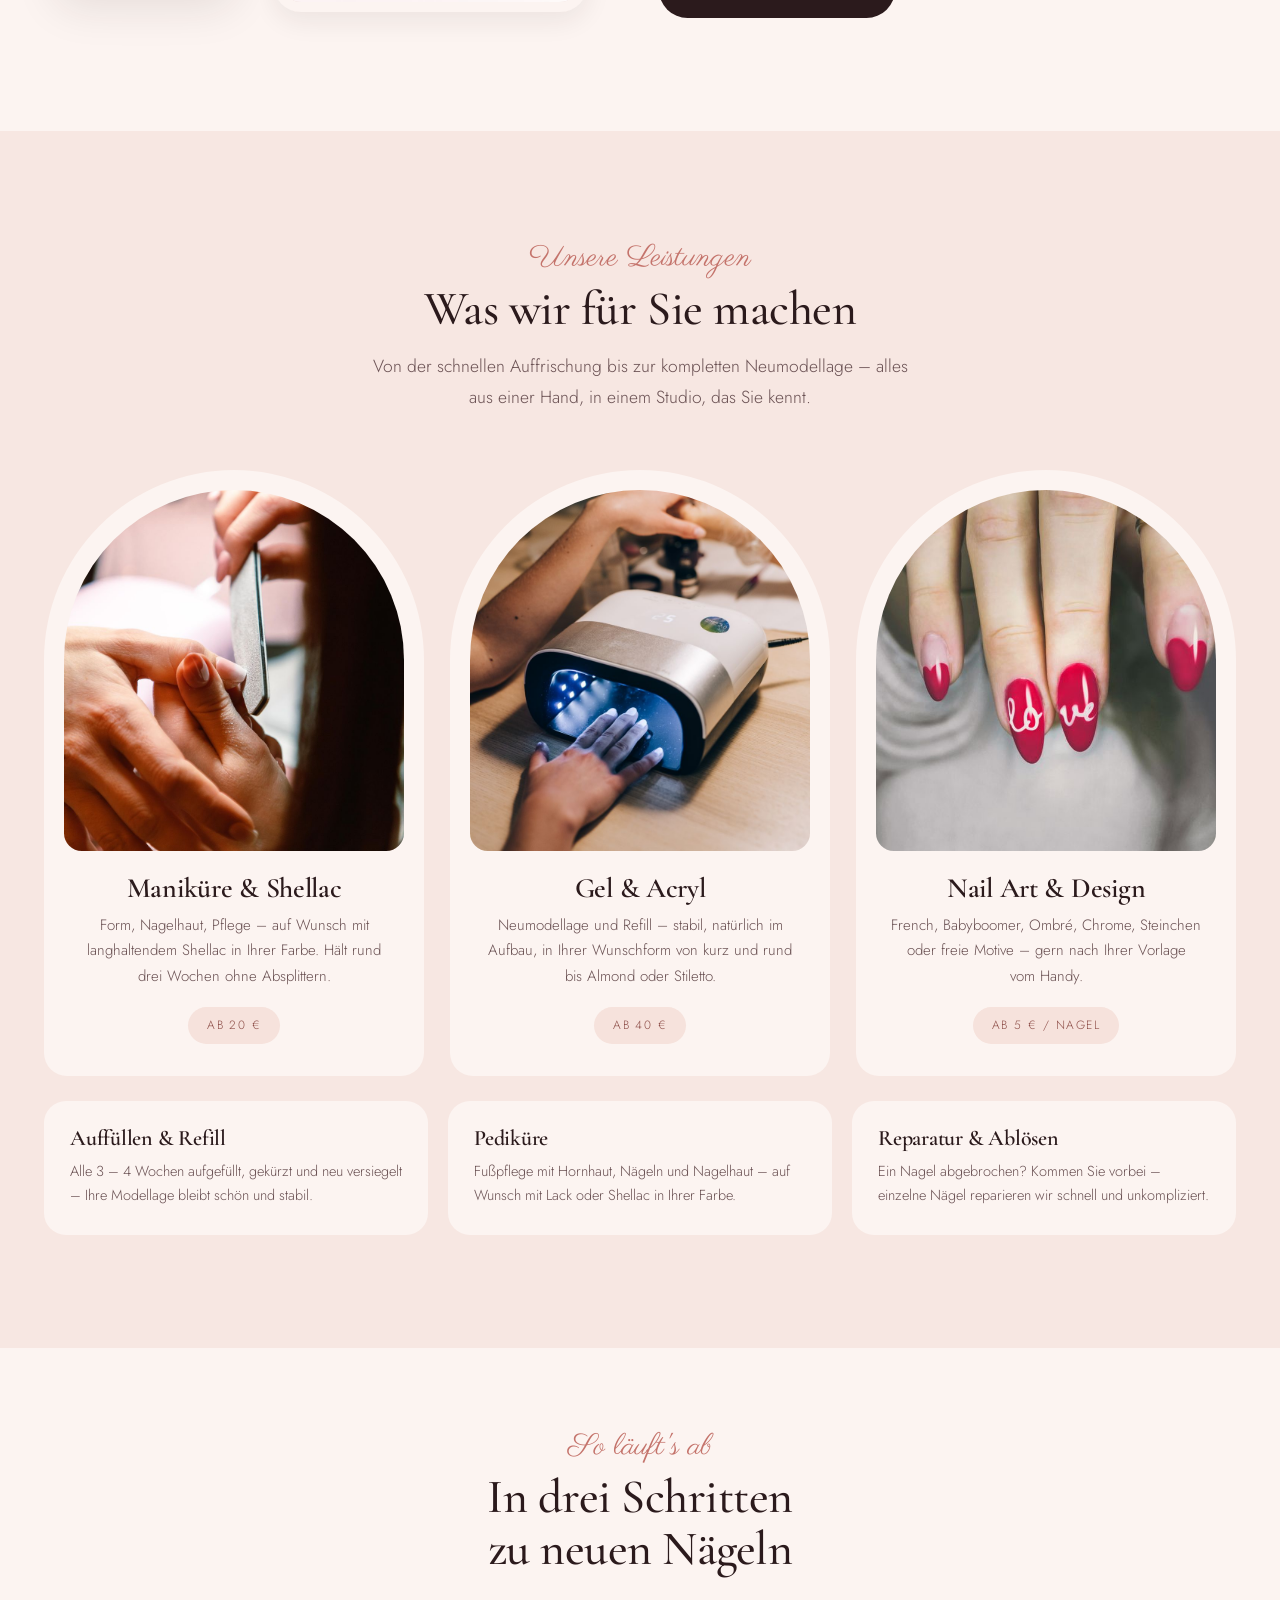
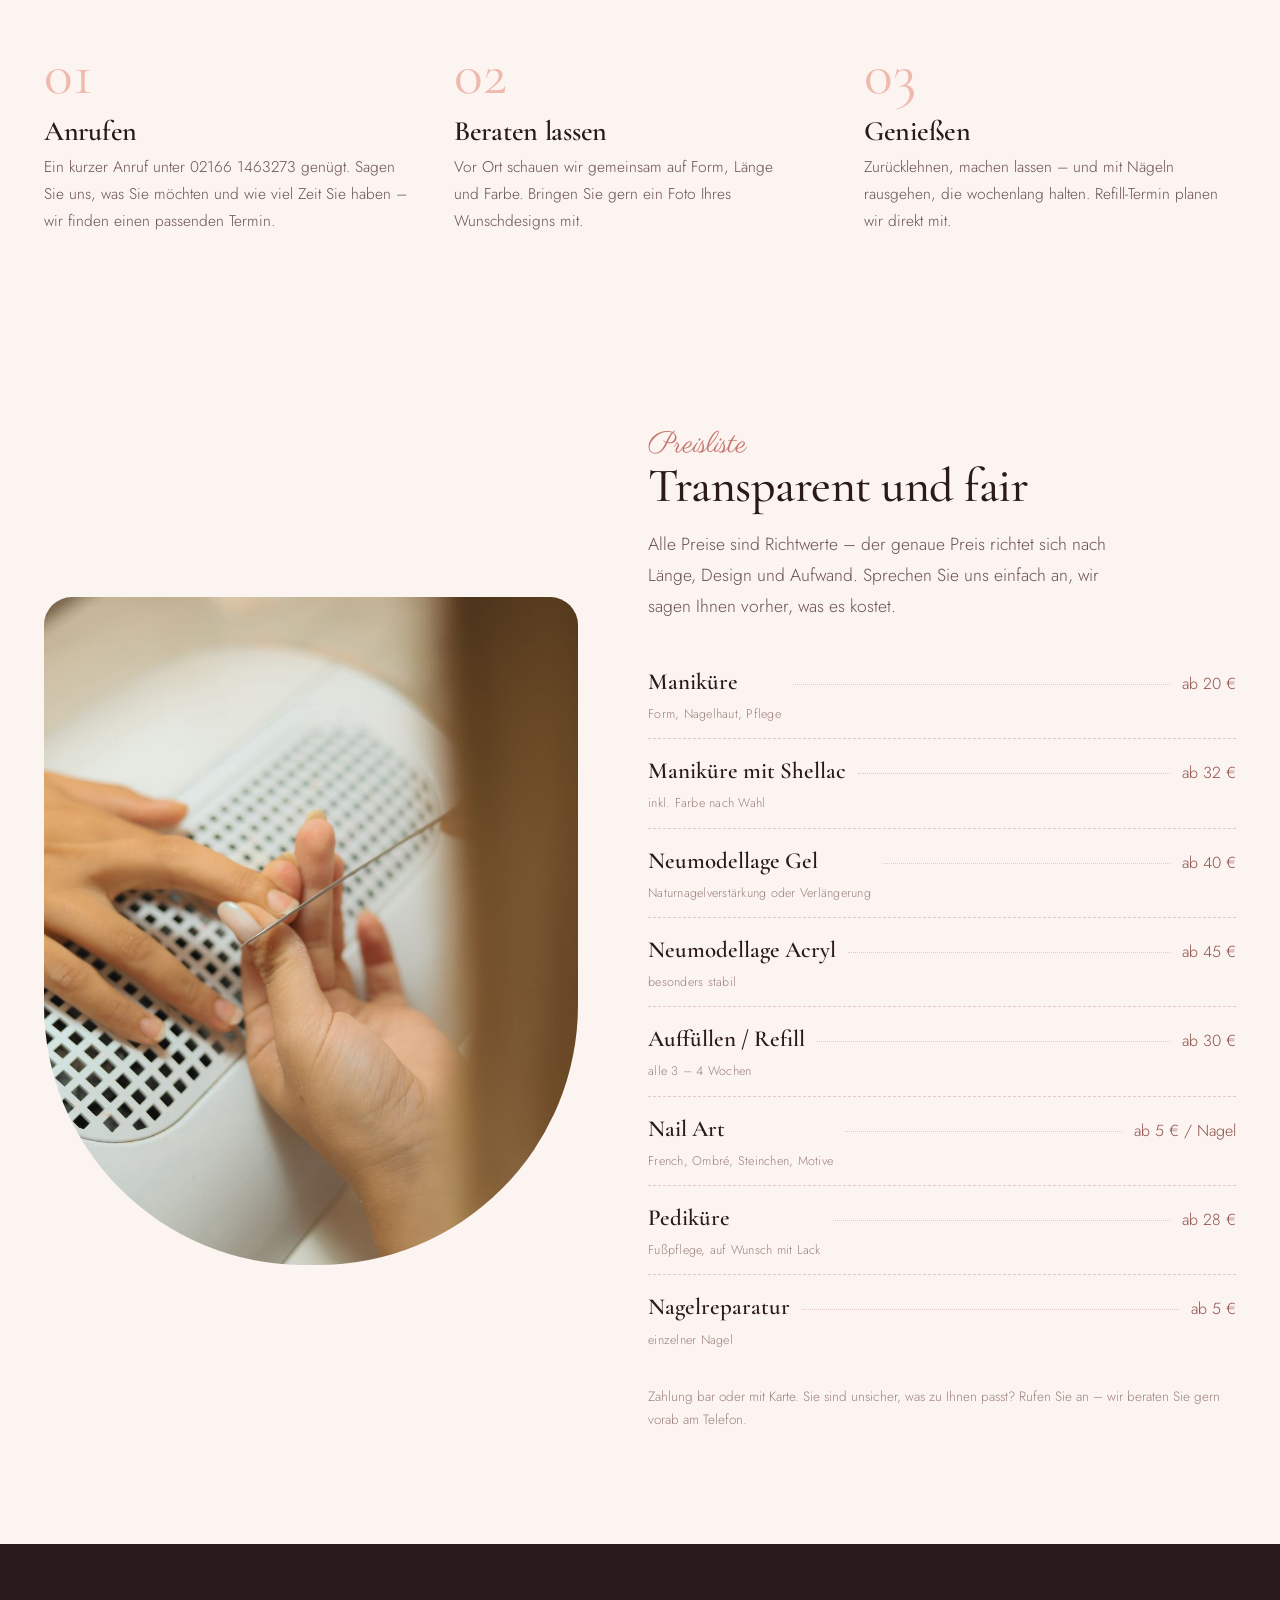
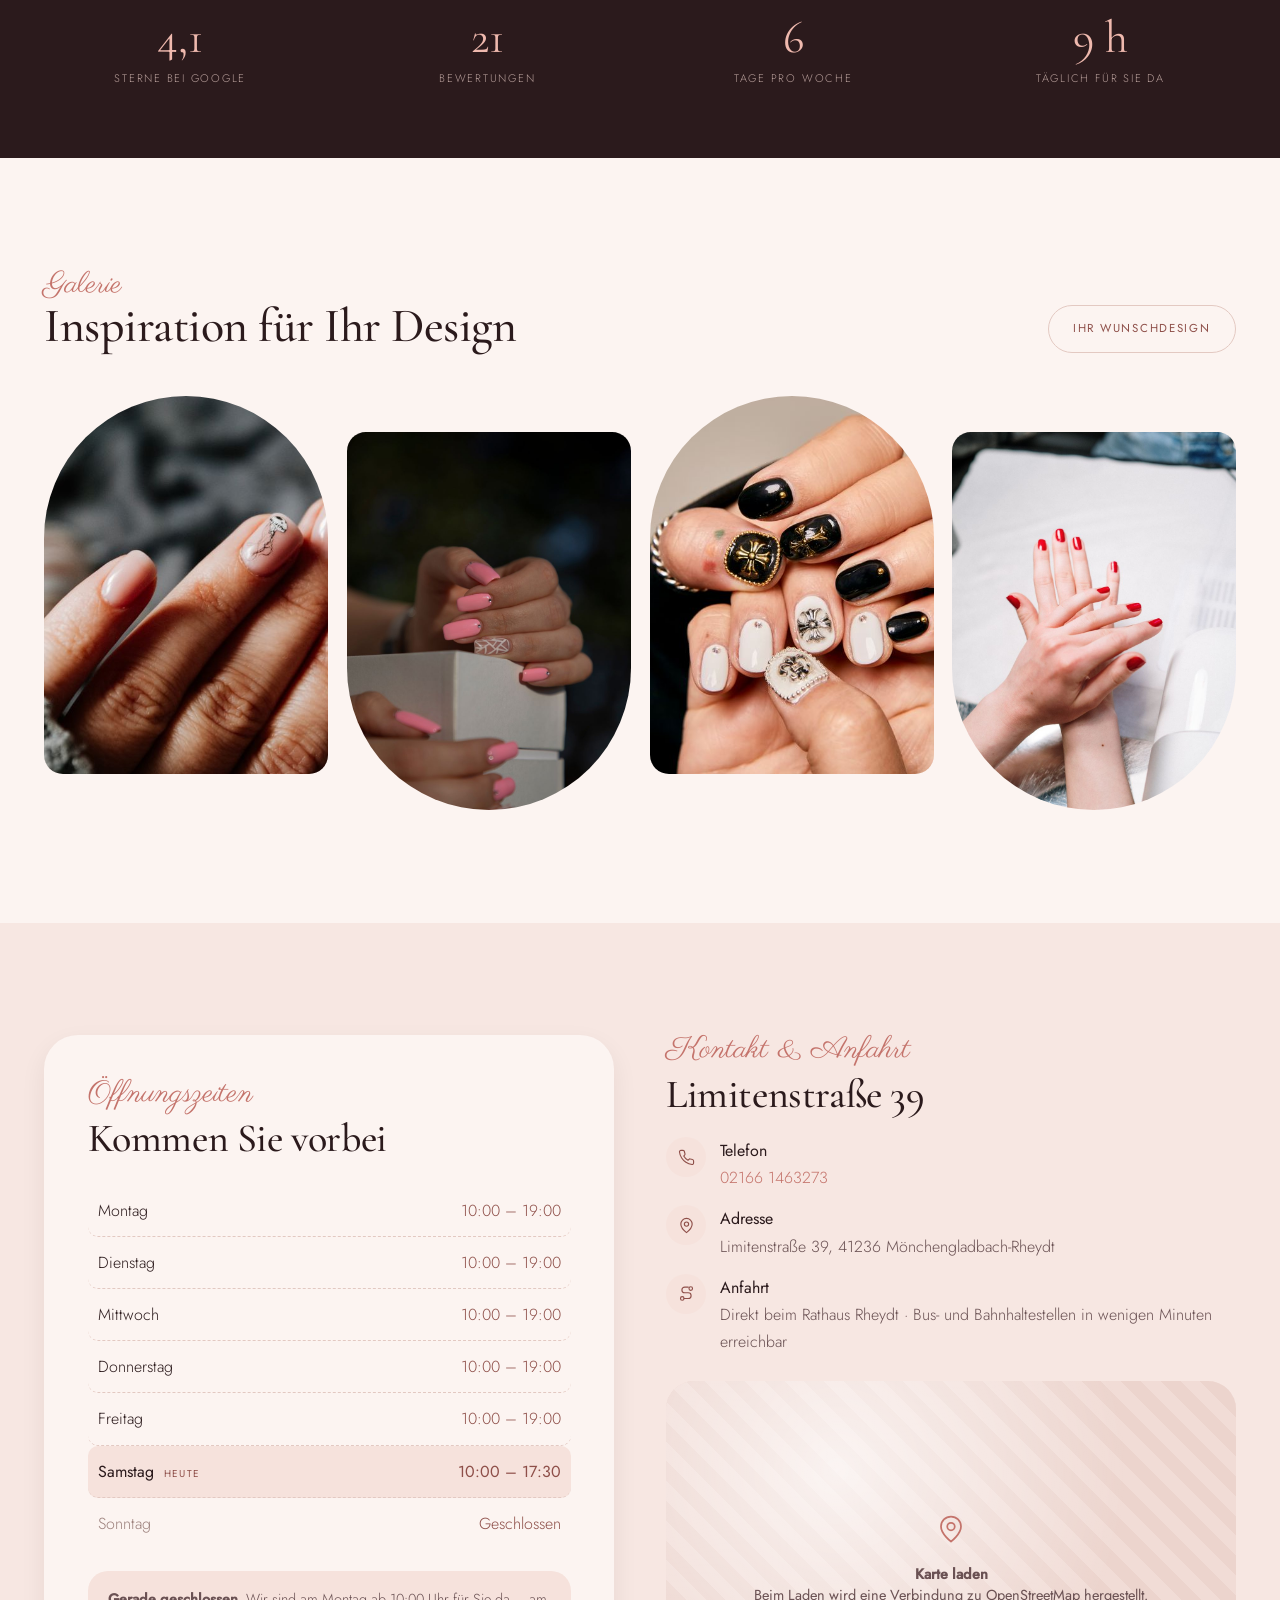
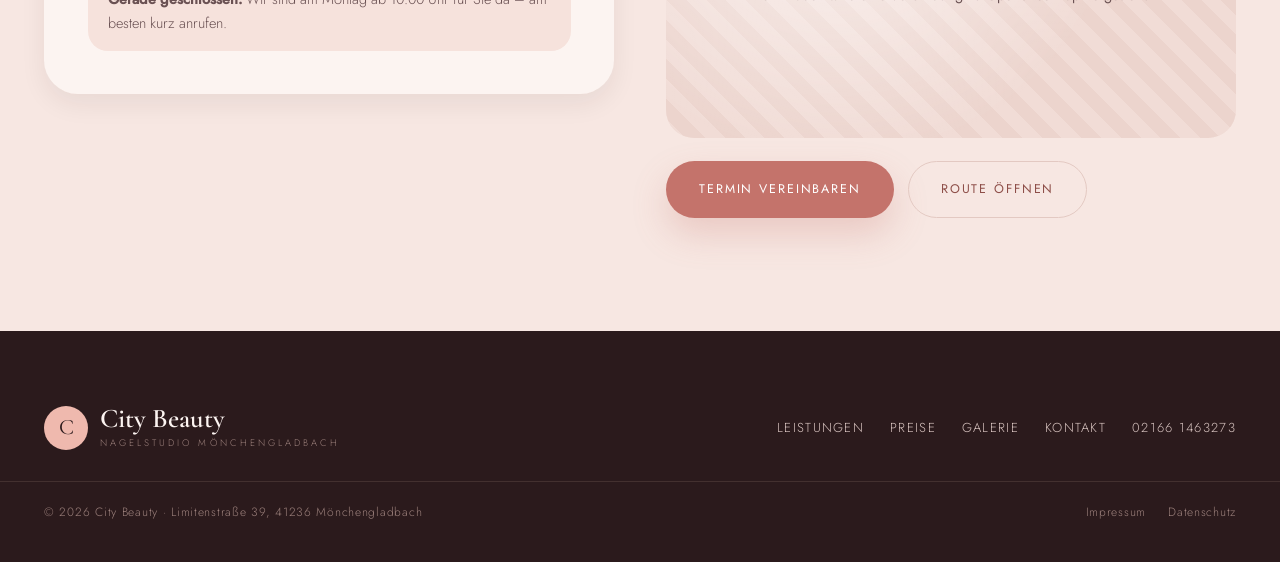
==== commit cf0a8d09: "Absolute Open-Graph-URLs für Social-Previews Co-Authored-By: Claude Opus 5 <noreply@anthropic.com>" ====
--- a/index.html
+++ b/index.html
@@ -12,7 +12,9 @@
 <meta property="og:locale" content="de_DE">
 <meta property="og:title" content="City Beauty · Nagelstudio in Mönchengladbach-Rheydt">
 <meta property="og:description" content="Maniküre, Shellac, Gel &amp; Acryl, Nail Art und Pediküre – sauber gearbeitet, mitten in Rheydt.">
-<meta property="og:image" content="assets/img/hero-1600.jpg">
+<meta property="og:url" content="https://36ilyas.github.io/city-beauty-nagelstudio/">
+<meta property="og:site_name" content="City Beauty">
+<meta property="og:image" content="https://36ilyas.github.io/city-beauty-nagelstudio/assets/img/hero-1600.jpg">
 <meta name="twitter:card" content="summary_large_image">
 
 <link rel="icon" href="assets/img/favicon.svg" type="image/svg+xml">
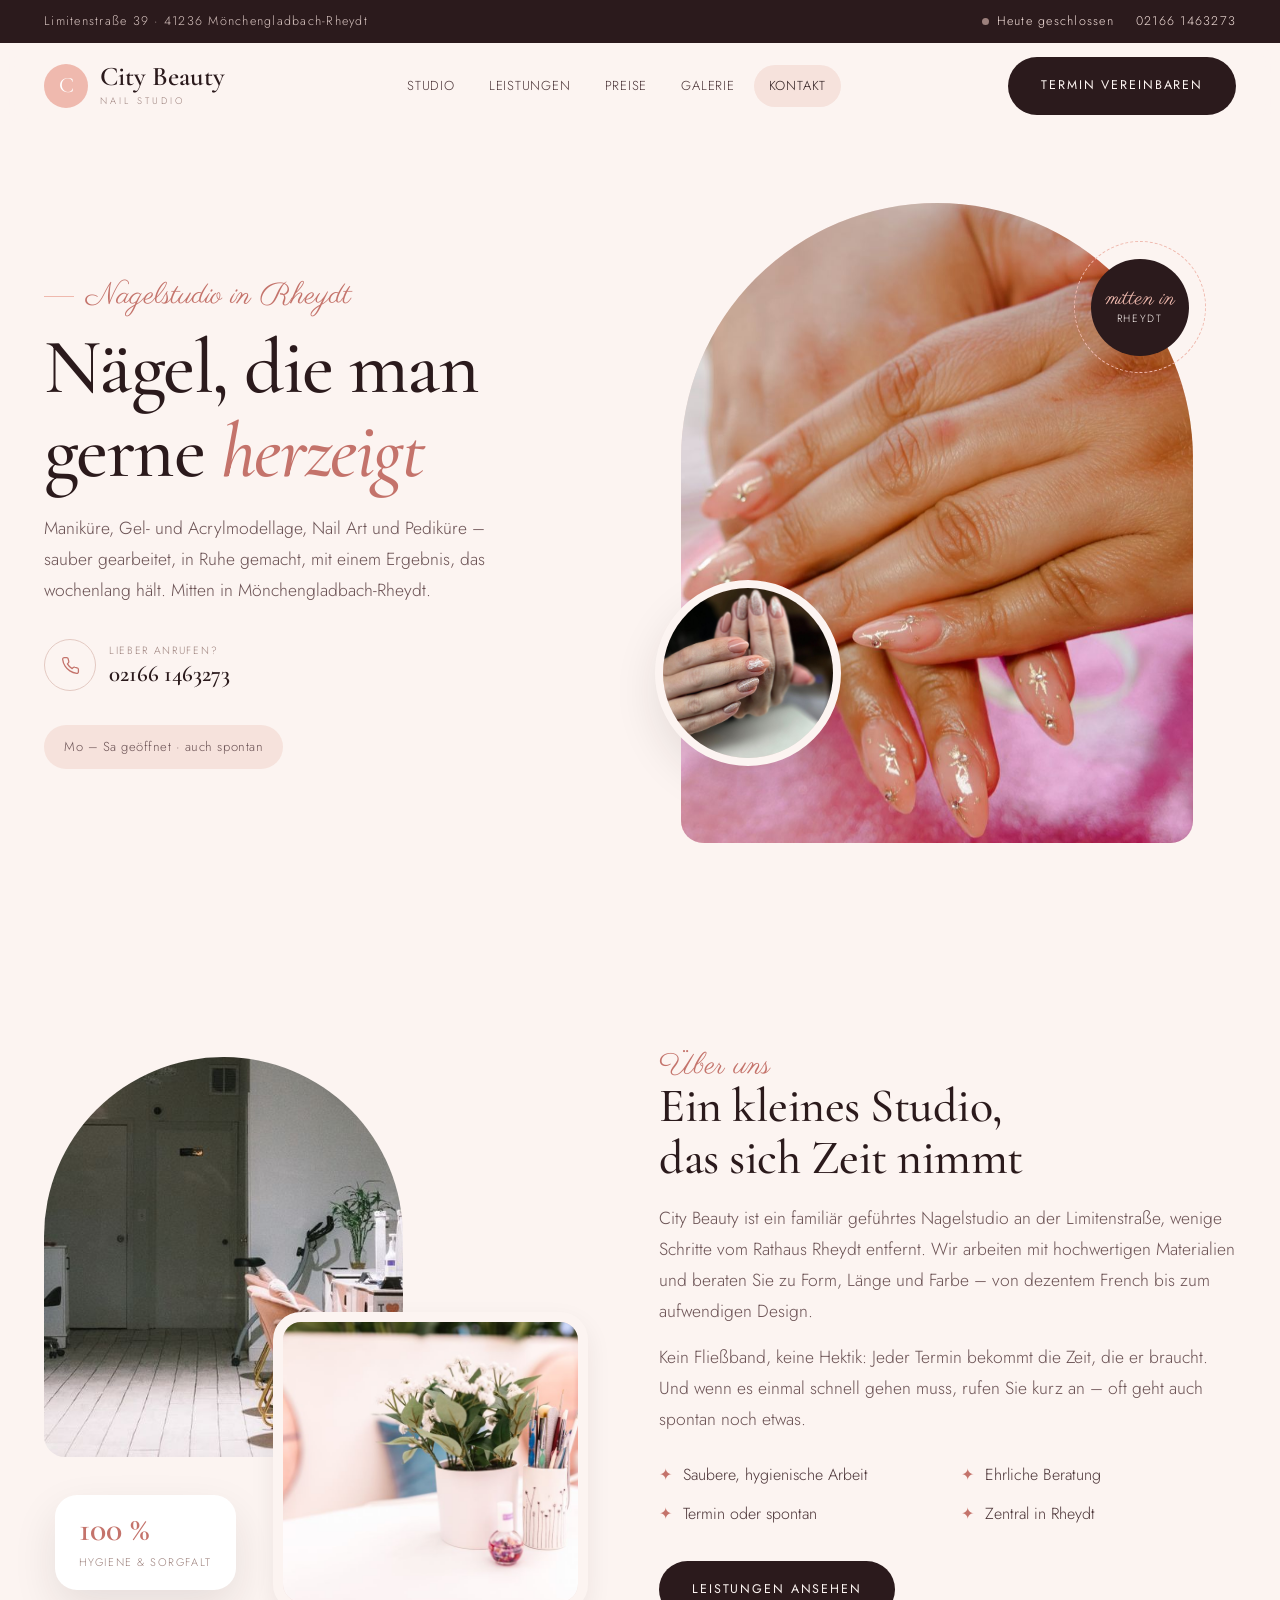
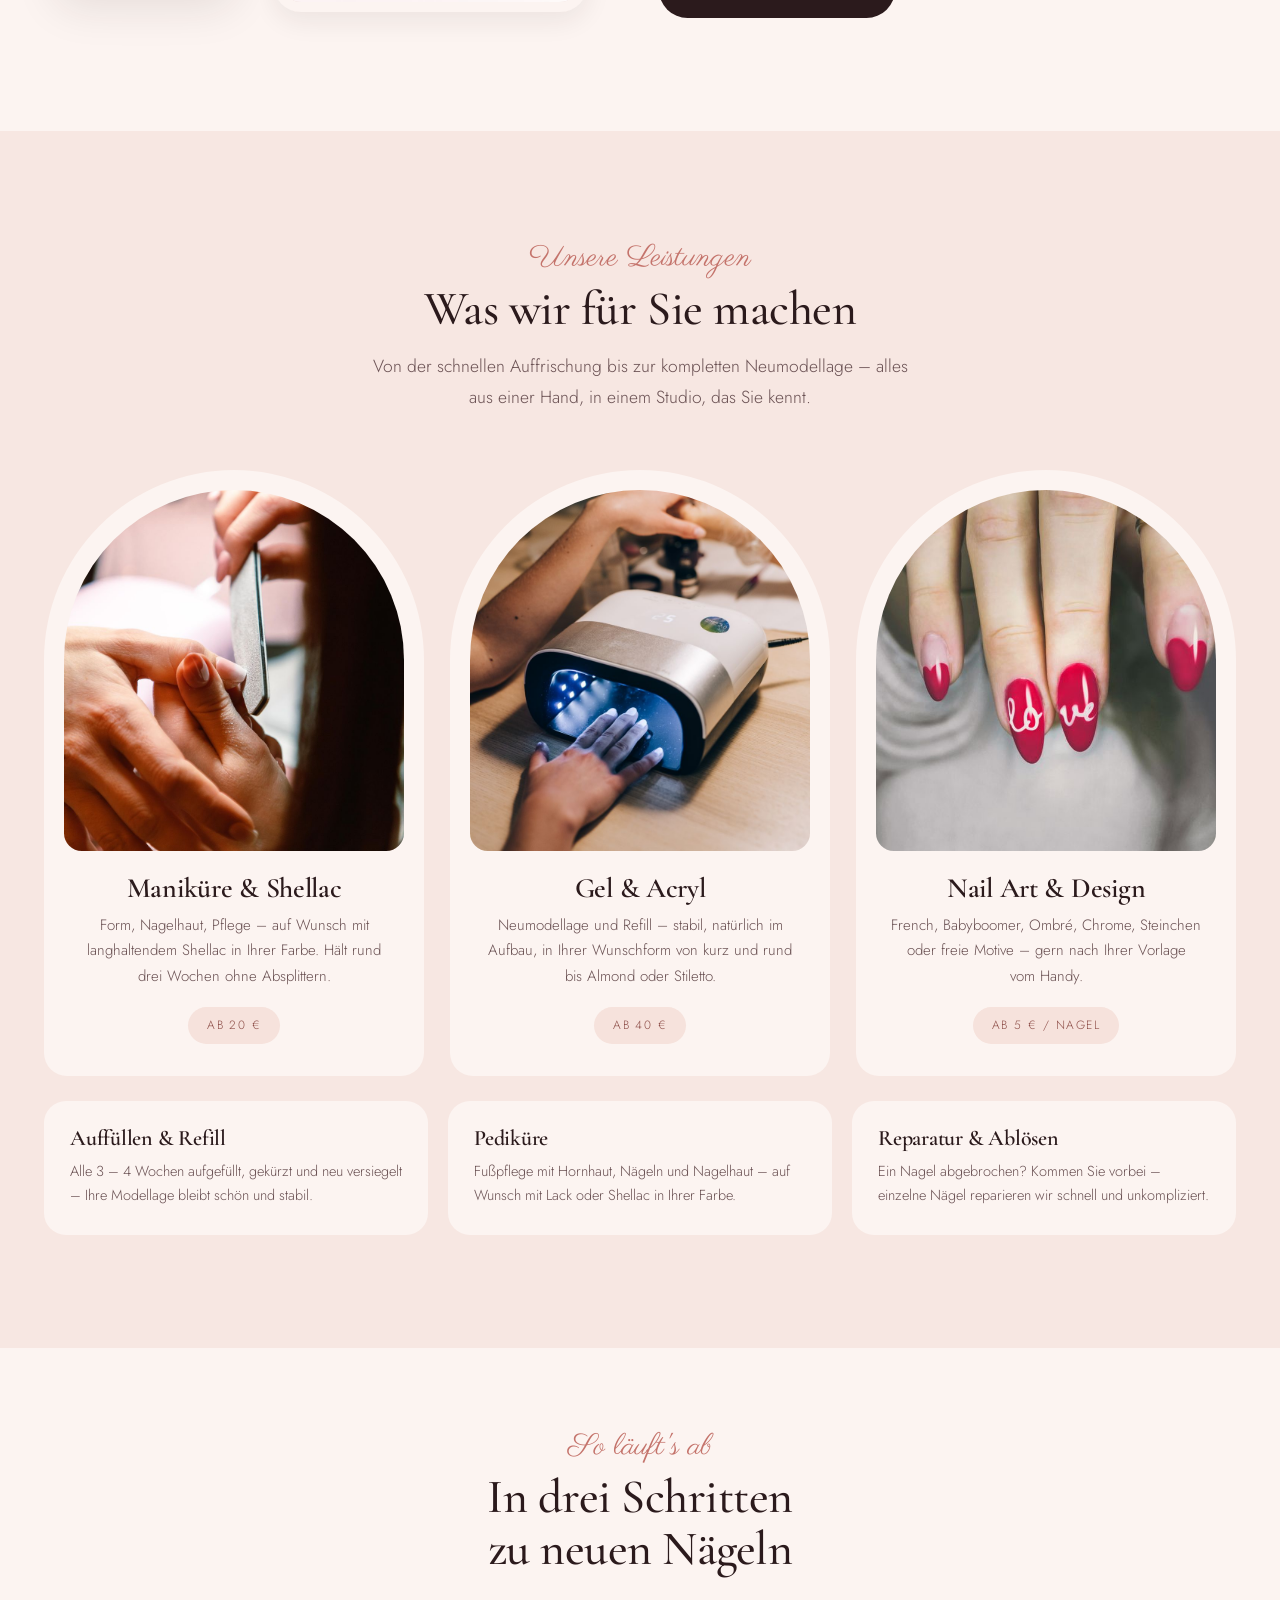
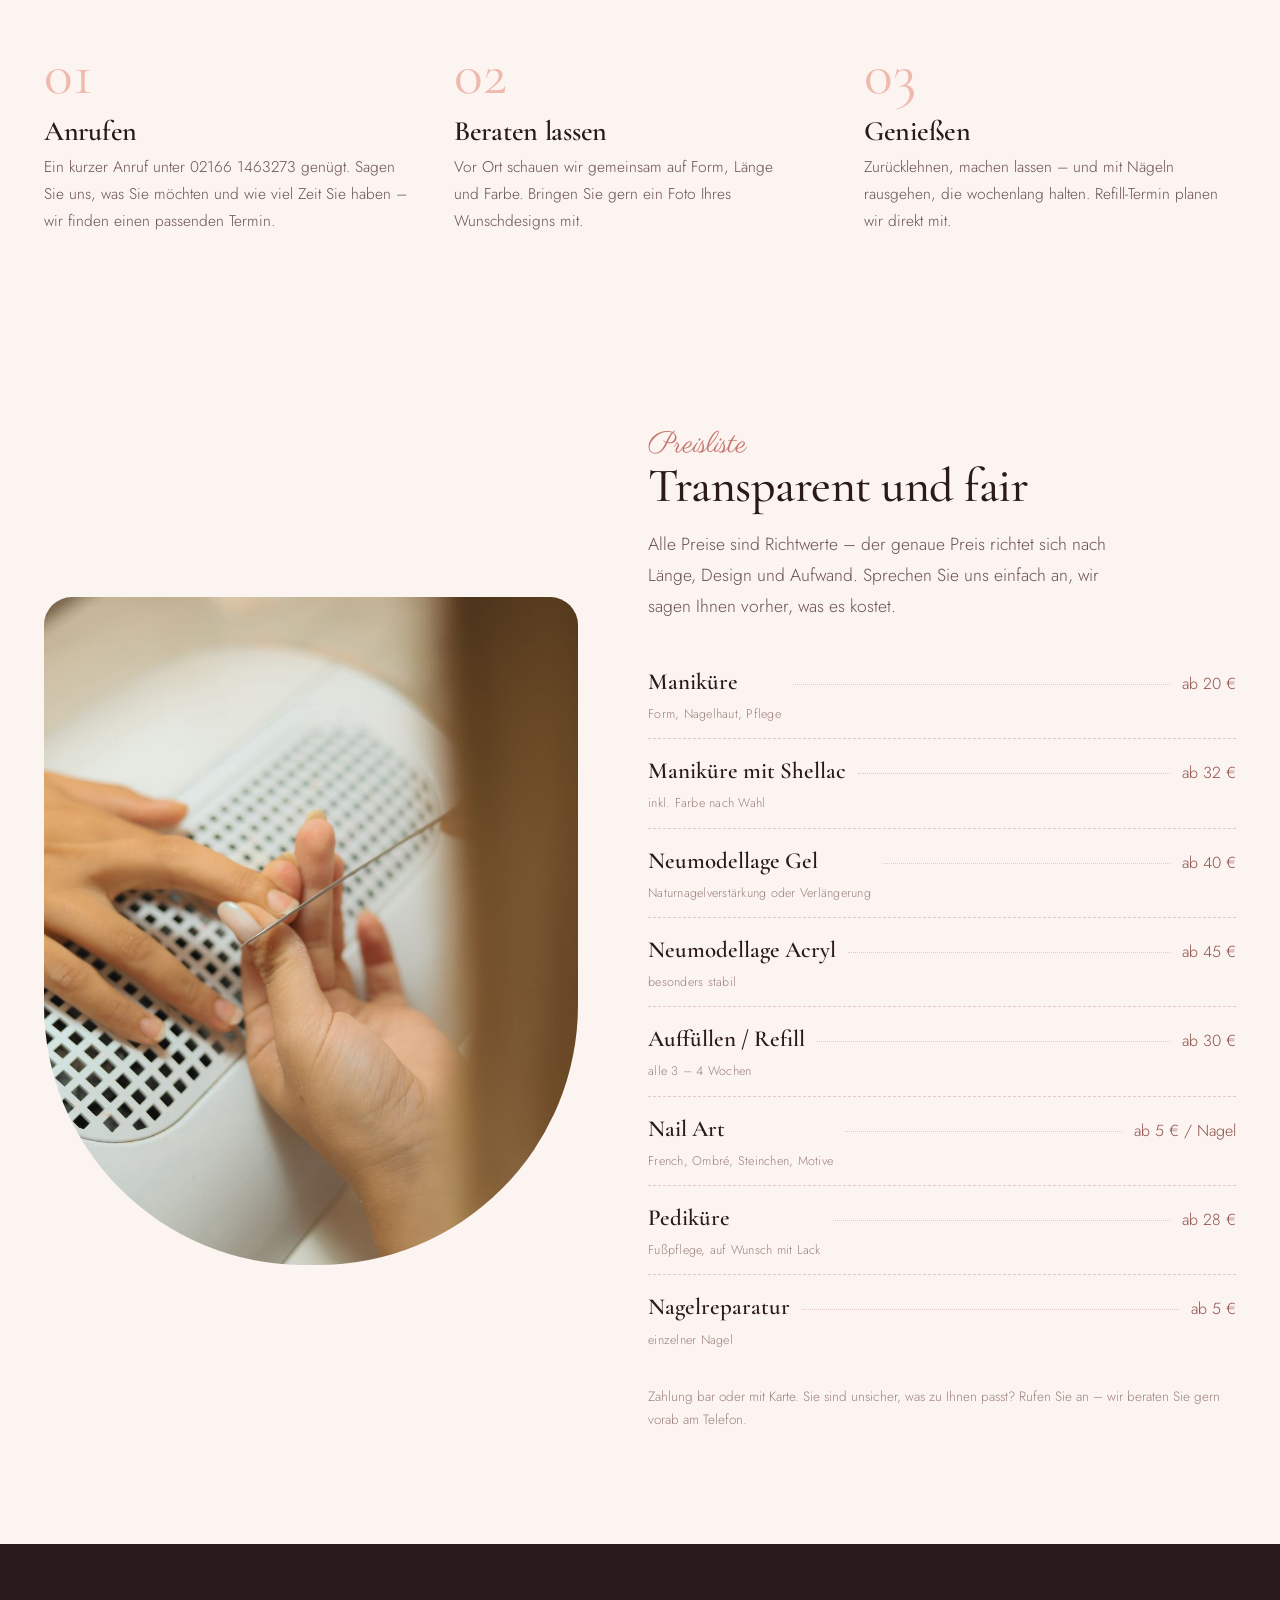
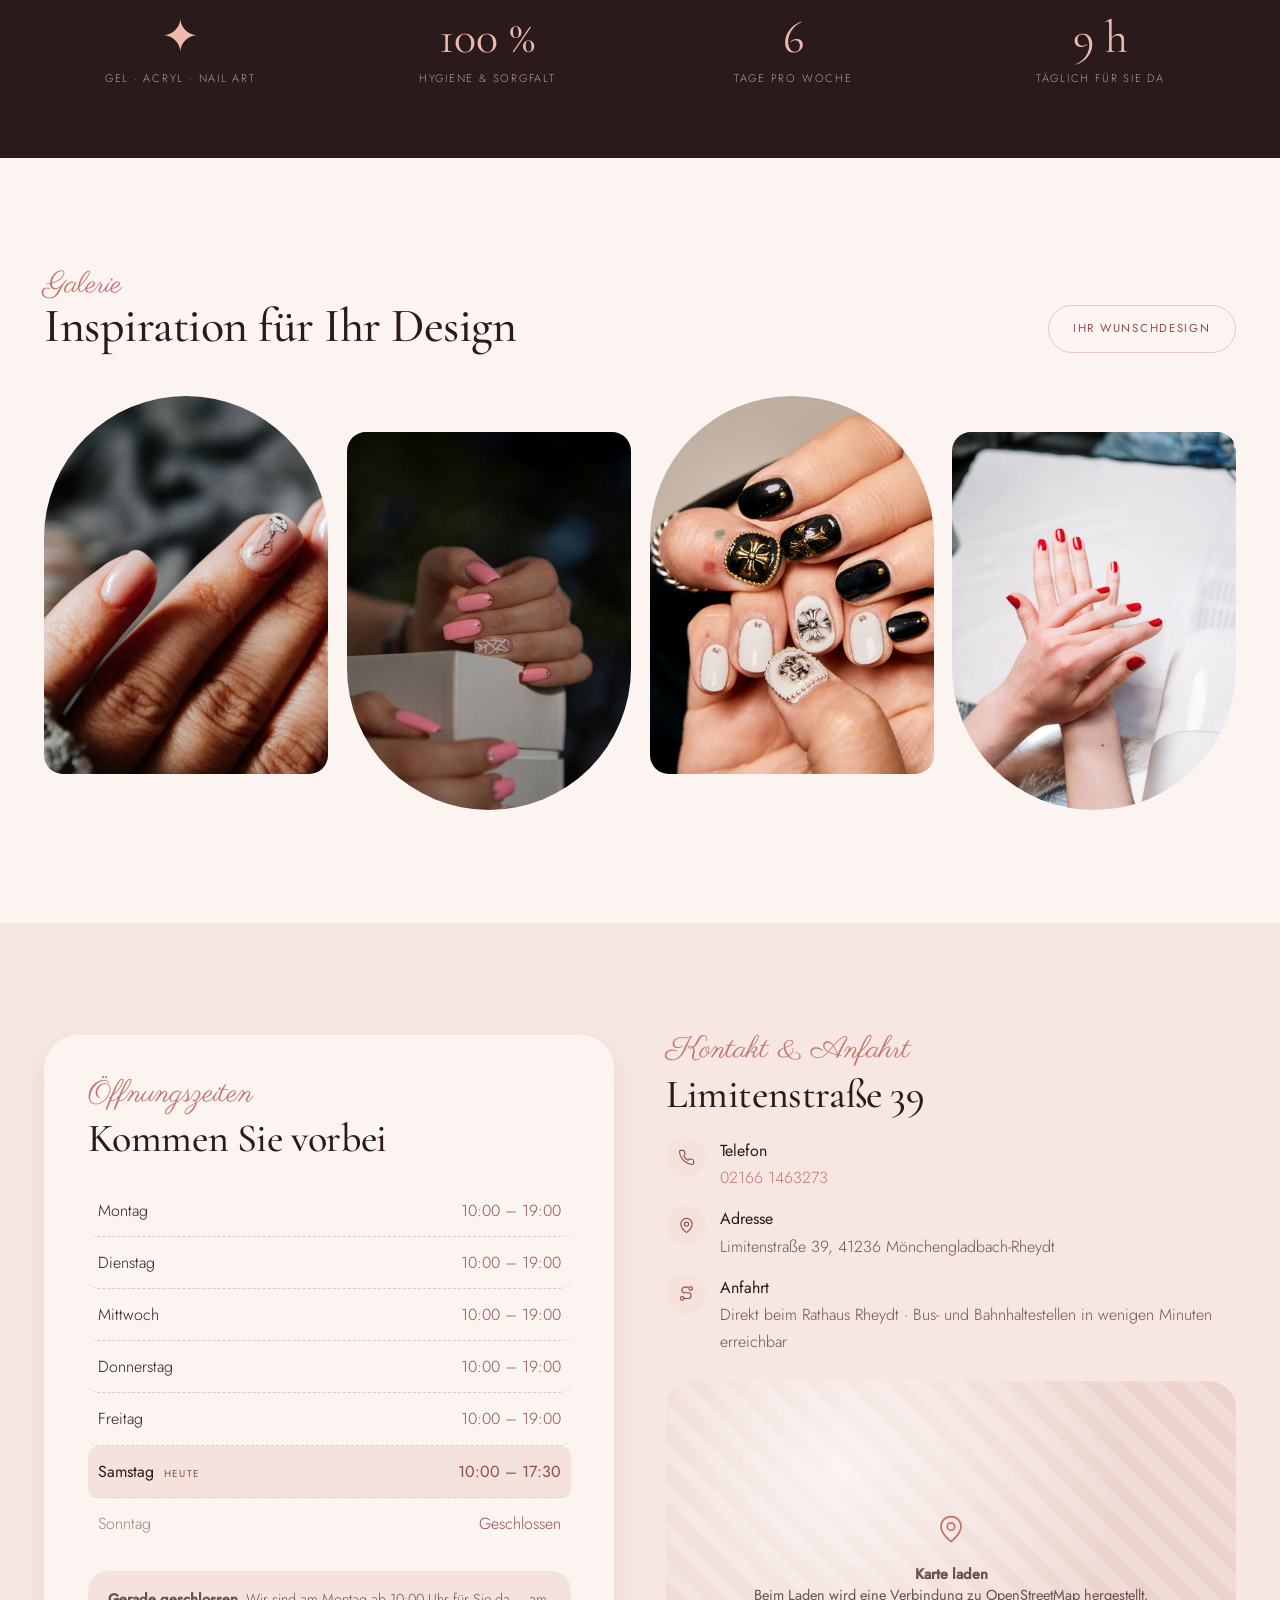
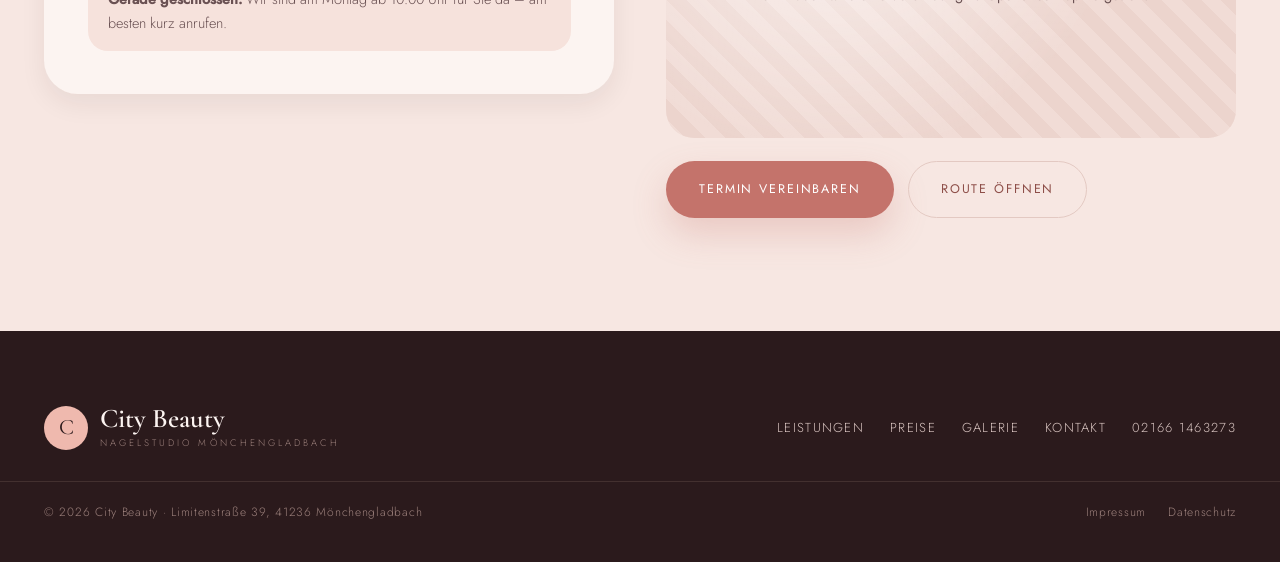
==== commit 7587088e: "Hero-CTA auf Anruf reduziert, Rezensionen und mobile Aktionsleiste entfernt - "Termin sichern" entfä" ====
--- a/index.html
+++ b/index.html
@@ -112,7 +112,6 @@
       <p class="lead hero__lead" data-reveal style="--reveal-delay:120ms">Maniküre, Gel- und Acrylmodellage, Nail Art und Pediküre – sauber gearbeitet, in Ruhe gemacht, mit einem Ergebnis, das wochenlang hält. Mitten in Mönchengladbach-Rheydt.</p>
 
       <div class="hero__actions" data-reveal style="--reveal-delay:180ms">
-        <a class="btn btn--rose" href="tel:+4921661463273">Termin sichern</a>
         <a class="phone-link" href="tel:+4921661463273">
           <span class="phone-link__icon" aria-hidden="true">
             <svg width="19" height="19" viewBox="0 0 24 24" fill="none" stroke="currentColor" stroke-width="1.6" stroke-linecap="round" stroke-linejoin="round"><path d="M22 16.9v3a2 2 0 0 1-2.2 2 19.8 19.8 0 0 1-8.6-3.1 19.5 19.5 0 0 1-6-6A19.8 19.8 0 0 1 2.1 4.2 2 2 0 0 1 4.1 2h3a2 2 0 0 1 2 1.7c.1 1 .4 1.9.7 2.8a2 2 0 0 1-.5 2.1L8.1 9.9a16 16 0 0 0 6 6l1.3-1.3a2 2 0 0 1 2.1-.4c.9.3 1.8.6 2.8.7a2 2 0 0 1 1.7 2z"/></svg>
@@ -125,7 +124,6 @@
       </div>
 
       <div class="trust" data-reveal style="--reveal-delay:240ms">
-        <span class="chip"><span class="stars" aria-hidden="true">★★★★</span><strong>4,1</strong> bei Google · 21 Bewertungen</span>
         <span class="chip">Mo – Sa geöffnet · auch spontan</span>
       </div>
     </div>
@@ -358,8 +356,8 @@
   <!-- ============================ FAKTEN ============================ -->
   <section class="facts">
     <div class="shell facts__grid">
-      <div data-reveal><div class="fact__num">4,1</div><div class="fact__label">Sterne bei Google</div></div>
-      <div data-reveal style="--reveal-delay:80ms"><div class="fact__num">21</div><div class="fact__label">Bewertungen</div></div>
+      <div data-reveal><div class="fact__num">✦</div><div class="fact__label">Gel · Acryl · Nail Art</div></div>
+      <div data-reveal style="--reveal-delay:80ms"><div class="fact__num">100 %</div><div class="fact__label">Hygiene &amp; Sorgfalt</div></div>
       <div data-reveal style="--reveal-delay:160ms"><div class="fact__num">6</div><div class="fact__label">Tage pro Woche</div></div>
       <div data-reveal style="--reveal-delay:240ms"><div class="fact__num">9 h</div><div class="fact__label">täglich für Sie da</div></div>
     </div>
@@ -470,10 +468,6 @@
   </div>
 </footer>
 
-<div class="actionbar" id="actionbar">
-  <a class="btn btn--rose" href="tel:+4921661463273">Anrufen</a>
-  <a class="btn btn--ghost" href="https://www.google.com/maps/search/?api=1&amp;query=Limitenstra%C3%9Fe+39%2C+41236+M%C3%B6nchengladbach" target="_blank" rel="noopener">Route</a>
-</div>
 
 <div class="lightbox" id="lightbox" role="dialog" aria-modal="true" aria-label="Bildansicht">
   <button class="lightbox__close" id="lb-close" type="button" aria-label="Schließen">✕</button>
--- a/assets/css/style.css
+++ b/assets/css/style.css
@@ -419,8 +419,8 @@
   color: var(--white);
   transform: scale(1.06);
 }
-.phone-link__label { font-size: 10.5px; letter-spacing: 0.16em; text-transform: uppercase; color: var(--muted); }
-.phone-link__num { font-family: var(--font-display); font-size: 21px; font-weight: 600; line-height: 1.2; }
+.phone-link__label { display: block; font-size: 10.5px; letter-spacing: 0.16em; text-transform: uppercase; color: var(--muted); }
+.phone-link__num { display: block; font-family: var(--font-display); font-size: 23px; font-weight: 600; line-height: 1.25; }
 
 .trust { display: flex; flex-wrap: wrap; gap: 12px; }
 .chip {
@@ -435,7 +435,6 @@
   letter-spacing: 0.04em;
 }
 .chip strong { color: var(--ink); font-weight: 500; }
-.chip .stars { color: var(--rose); letter-spacing: 0.06em; }
 
 .hero__art { position: relative; aspect-ratio: 4 / 5; max-height: 640px; }
 .hero__frame {
@@ -912,25 +911,6 @@
   color: var(--muted);
 }
 .footer__bottom a { color: var(--muted); }
-
-/* ---------- Mobile action bar ---------- */
-.actionbar {
-  position: fixed;
-  left: 0;
-  right: 0;
-  bottom: 0;
-  z-index: 50;
-  display: none;
-  gap: 10px;
-  padding: 10px 12px calc(10px + env(safe-area-inset-bottom));
-  background: rgba(252, 244, 241, 0.94);
-  backdrop-filter: blur(12px);
-  border-top: 1px solid var(--line);
-  transform: translateY(110%);
-  transition: transform 0.5s var(--ease-out);
-}
-.actionbar.is-visible { transform: translateY(0); }
-.actionbar .btn { flex: 1; padding: 15px 12px; font-size: 11.5px; letter-spacing: 0.12em; }
 
 /* ---------- Reveal animation ---------- */
 /* Nur wenn JS aktiv ist – ohne JS bleibt alles sichtbar. */
@@ -991,8 +971,6 @@
   body { font-size: 16px; }
   .topbar__inner { justify-content: center; text-align: center; }
   .topbar__left { display: none; }
-  .actionbar { display: flex; }
-  main { padding-bottom: 72px; }
   .ticklist { grid-template-columns: minmax(0, 1fr); }
   .hours-card { border-radius: 26px; }
   .gallery__item:nth-child(even) { margin-top: 0; }
